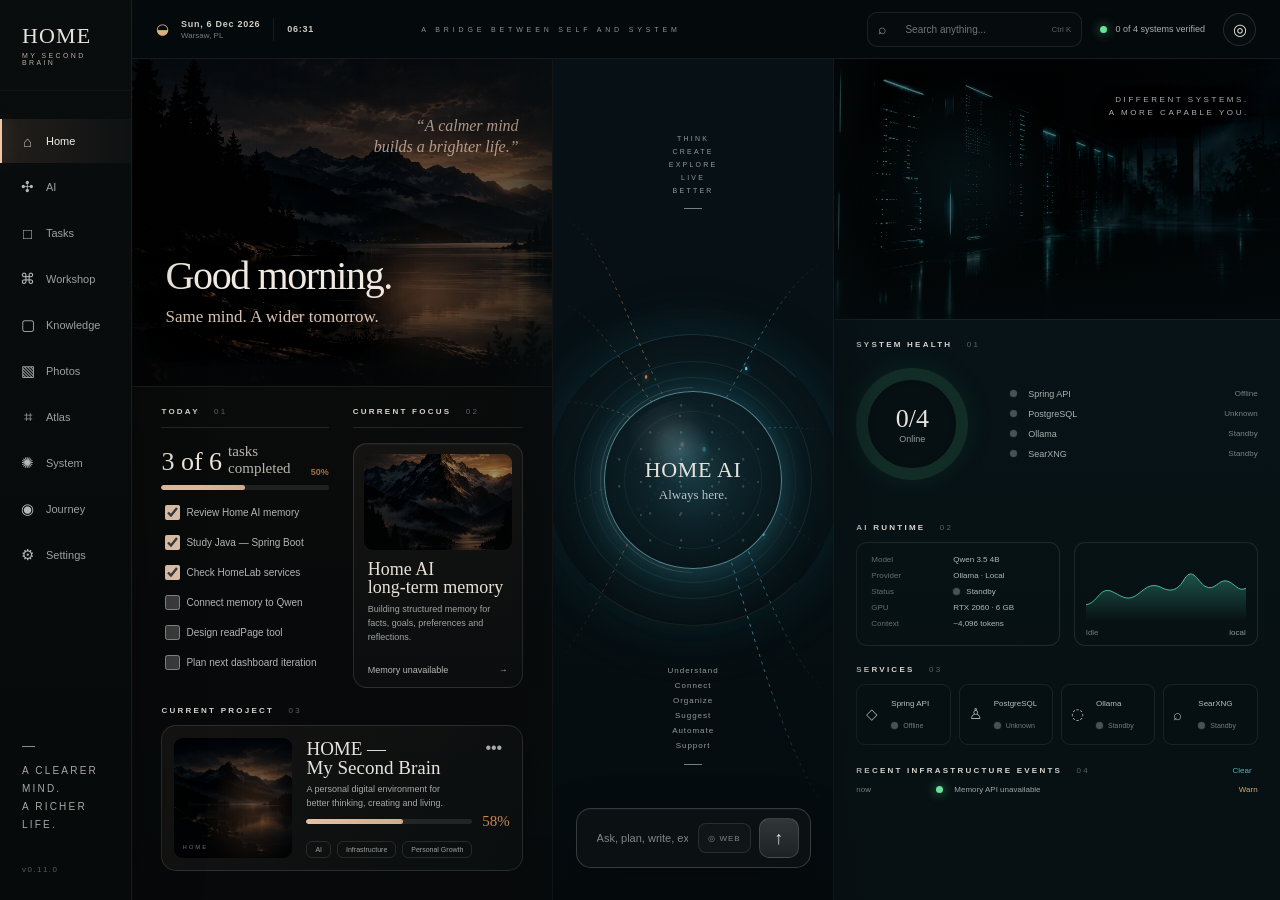
==== homelab-api/src/main/resources/static/index.html @ 590d1552 "Add full Home AI workspace" ====
<!doctype html>
<html lang="en">
<head>
  <meta charset="utf-8" />
  <meta name="viewport" content="width=device-width, initial-scale=1" />
  <title>HOME — MY SECOND BRAIN</title>
  <link rel="stylesheet" href="styles.css" />
</head>
<body>
  <main class="app-shell">
    <aside class="sidebar">
      <div class="brand-block">
        <div class="brand">HOME</div>
        <div class="brand-sub">MY SECOND BRAIN</div>
      </div>

      <nav class="nav-list" aria-label="Main navigation">
        <button class="nav-item active" data-view="Home"><span>⌂</span><b>Home</b></button>
        <button class="nav-item" data-view="AI"><span>✣</span><b>AI</b></button>
        <button class="nav-item" data-view="Tasks"><span>□</span><b>Tasks</b></button>
        <button class="nav-item" data-view="Workshop"><span>⌘</span><b>Workshop</b></button>
        <button class="nav-item" data-view="Knowledge"><span>▢</span><b>Knowledge</b></button>
        <button class="nav-item" data-view="Photos"><span>▧</span><b>Photos</b></button>
        <button class="nav-item" data-view="Atlas"><span>⌗</span><b>Atlas</b></button>
        <button class="nav-item" data-view="System"><span>✺</span><b>System</b></button>
        <button class="nav-item" data-view="Journey"><span>◉</span><b>Journey</b></button>
        <button class="nav-item" data-view="Settings"><span>⚙</span><b>Settings</b></button>
      </nav>

      <div class="sidebar-footer">
        <div class="mantra-line"></div>
        <p>A CLEARER<br>MIND.<br>A RICHER<br>LIFE.</p>
        <small>v0.11.0</small>
      </div>
    </aside>

    <section class="main-shell">
      <header class="topbar">
        <div class="local-meta">
          <span class="sun-orb">◒</span>
          <div>
            <strong id="topDate">—</strong>
            <small>Warsaw, PL</small>
          </div>
          <span class="top-divider"></span>
          <strong id="topTime">—</strong>
        </div>

        <div class="motto">A BRIDGE BETWEEN SELF AND SYSTEM</div>

        <div class="top-actions">
          <label class="top-search">
            <span>⌕</span>
            <input id="search" type="text" placeholder="Search anything..." autocomplete="off" />
            <kbd>Ctrl K</kbd>
          </label>
          <div class="top-health"><i class="status-dot live"></i><span id="topHealthText">Checking systems…</span></div>
          <button class="avatar" aria-label="Account">◎</button>
        </div>
      </header>

      <div class="workspace app-view active" id="view-home">
        <section class="personal-world">
          <div class="hero">
            <div class="hero-atmosphere"></div>
            <div class="sunset-glow"></div>
            <div class="hero-media" aria-hidden="true">
              <img class="hero-photo" src="assets/hero-mountains.webp" alt="" />
            </div>

            <div class="hero-quote">“A calmer mind<br>builds a brighter life.”</div>
            <div class="hero-copy">
              <h1 id="greeting">Good morning.</h1>
              <p>Same mind. A wider tomorrow.</p>
            </div>
          </div>

          <div class="personal-content">
            <div class="personal-grid">
              <article class="today-card section-card clear-card">
                <div class="section-title">TODAY <span>01</span></div>
                <div class="hairline"></div>
                <div class="task-header"><strong id="taskSummary">3 of 6</strong><span>tasks completed</span><b id="taskPercent">50%</b></div>
                <div class="progress"><i id="taskProgress" style="width:50%"></i></div>
                <div class="task-list" id="taskList">
                  <label><input type="checkbox" checked /><span>Review Home AI memory</span></label>
                  <label><input type="checkbox" checked /><span>Study Java — Spring Boot</span></label>
                  <label><input type="checkbox" checked /><span>Check HomeLab services</span></label>
                  <label><input type="checkbox" /><span>Connect memory to Qwen</span></label>
                  <label><input type="checkbox" /><span>Design readPage tool</span></label>
                  <label><input type="checkbox" /><span>Plan next dashboard iteration</span></label>
                </div>
              </article>

              <article class="focus-card-wrap section-card clear-card">
                <div class="section-title">CURRENT FOCUS <span>02</span></div>
                <div class="hairline"></div>
                <div class="focus-card">
                  <div class="focus-visual">
                    <img src="assets/focus-mountain.webp" alt="" aria-hidden="true" />
                  </div>
                  <h3>Home AI<br>long-term memory</h3>
                  <p id="focusCopy">Building structured memory for facts, goals, preferences and reflections.</p>
                  <div class="focus-footer"><span id="memoryCount">— memories</span><b>→</b></div>
                </div>
              </article>
            </div>

            <article class="project-wrap section-card clear-card">
              <div class="section-title">CURRENT PROJECT <span>03</span></div>
              <div class="project-card">
                <div class="project-thumb">
                  <img src="assets/project-lake.webp" alt="" aria-hidden="true" />
                  <div class="project-thumb-glow"></div>
                  <span>HOME</span>
                </div>
                <div class="project-copy">
                  <h3>HOME —<br>My Second Brain</h3>
                  <p>A personal digital environment for better thinking, creating and living.</p>
                </div>
                <button class="more" aria-label="Project menu">•••</button>
                <div class="project-progress">
                  <div class="progress"><i style="width:58%"></i></div>
                  <strong>58%</strong>
                </div>
                <div class="project-tags"><span>AI</span><span>Infrastructure</span><span>Personal Growth</span></div>
              </div>
            </article>
          </div>
        </section>

        <section class="ai-bridge">
          <div class="bridge-glow"></div>
          <svg class="neural-map" viewBox="0 0 520 1000" preserveAspectRatio="none" aria-hidden="true">
            <defs>
              <linearGradient id="warmLine" x1="0" x2="1"><stop stop-color="#7b4025" stop-opacity="0"/><stop offset=".65" stop-color="#d78b54" stop-opacity=".78"/><stop offset="1" stop-color="#e0b58f" stop-opacity=".1"/></linearGradient>
              <linearGradient id="coolLine" x1="0" x2="1"><stop stop-color="#89efff" stop-opacity=".05"/><stop offset=".35" stop-color="#59d8f4" stop-opacity=".8"/><stop offset="1" stop-color="#0c5465" stop-opacity="0"/></linearGradient>
              <filter id="softGlow"><feGaussianBlur stdDeviation="4" result="b"/><feMerge><feMergeNode in="b"/><feMergeNode in="SourceGraphic"/></feMerge></filter>
            </defs>
            <g class="warm-lines" fill="none" stroke="url(#warmLine)" stroke-width="1.15">
              <path d="M0 182 C112 212 128 318 240 443"/>
              <path d="M0 286 C92 302 141 384 240 452"/>
              <path d="M0 408 C116 405 154 434 240 458"/>
              <path d="M0 540 C112 511 158 476 242 465"/>
              <path d="M0 726 C108 640 158 525 242 475"/>
            </g>
            <g class="cool-lines" fill="none" stroke="url(#coolLine)" stroke-width="1.15">
              <path d="M281 446 C369 360 418 262 520 236"/>
              <path d="M282 455 C388 432 444 438 520 442"/>
              <path d="M282 464 C378 500 430 558 520 590"/>
              <path d="M279 474 C368 568 422 713 520 760"/>
              <path d="M275 482 C350 622 417 824 520 902"/>
            </g>
            <g class="neural-nodes" filter="url(#softGlow)">
              <circle cx="240" cy="458" r="3" fill="#e2a06d"/>
              <circle cx="281" cy="464" r="3" fill="#62ddf8"/>
              <circle cx="173" cy="378" r="2.2" fill="#c68051"/>
              <circle cx="359" cy="368" r="2.2" fill="#5fd5ef"/>
              <circle cx="159" cy="535" r="2" fill="#c47b4d"/>
              <circle cx="391" cy="565" r="2" fill="#56c9e5"/>
            </g>
          </svg>

          <div class="bridge-copy bridge-copy-top">
            <span>THINK</span><span>CREATE</span><span>EXPLORE</span><span>LIVE</span><span>BETTER</span>
            <i></i>
          </div>

          <div class="orb-stage">
            <div class="orb-halo halo-a"></div>
            <div class="orb-halo halo-b"></div>
            <div class="orb-halo halo-c"></div>
            <div class="ai-orb" id="aiOrb" data-open-view="AI" role="button" tabindex="0" aria-label="Open Home AI">
              <div class="orb-noise"></div>
              <div class="orb-inner-ring"></div>
              <div class="orb-sheen"></div>
              <div class="orb-label"><strong>HOME AI</strong><span>Always here.</span></div>
            </div>
          </div>

          <div class="bridge-copy bridge-copy-bottom">
            <span>Understand</span><span>Connect</span><span>Organize</span><span>Suggest</span><span>Automate</span><span>Support</span>
            <i></i>
          </div>

          <div class="ai-composer">
            <input id="aiPrompt" type="text" placeholder="Ask, plan, write, explore..." autocomplete="off" />
            <button id="webToggle" class="web-toggle" type="button" aria-pressed="false" title="Use web search">◎ WEB</button>
            <button id="sendPrompt" class="send" type="button" aria-label="Send prompt">↑</button>
          </div>

          <div class="ai-response" id="aiResponse" aria-live="polite">
            <div class="panel-head"><span>HOME AI</span><button id="closeAnswer">×</button></div>
            <div class="ai-response-body" id="aiResponseBody"></div>
          </div>
        </section>

        <section class="machine-world">
          <div class="server-hero">
            <img class="server-photo" src="assets/server-room.webp" alt="" aria-hidden="true" />
            <div class="server-photo-veil"></div>
            <div class="server-copy">DIFFERENT SYSTEMS.<br>A MORE CAPABLE YOU.</div>
          </div>

          <div class="machine-content">
            <article class="health-card section-card clear-card">
              <div class="section-title">SYSTEM HEALTH <span>01</span></div>
              <div class="health-grid">
                <div class="health-ring" id="healthRing"><div><strong id="healthCount">0/4</strong><span>Online</span></div></div>
                <div class="health-list">
                  <div><i class="status-dot" data-service="api"></i><span>Spring API</span><b id="statusApi">Checking</b></div>
                  <div><i class="status-dot" data-service="postgres"></i><span>PostgreSQL</span><b id="statusPostgres">Checking</b></div>
                  <div><i class="status-dot" data-service="ollama"></i><span>Ollama</span><b id="statusOllama">Standby</b></div>
                  <div><i class="status-dot" data-service="searxng"></i><span>SearXNG</span><b id="statusSearxng">Standby</b></div>
                </div>
              </div>
            </article>

            <article class="runtime-card-wrap section-card clear-card">
              <div class="section-title">AI RUNTIME <span>02</span></div>
              <div class="runtime-grid">
                <div class="runtime-card">
                  <dl>
                    <div><dt>Model</dt><dd>Qwen 3.5 4B</dd></div>
                    <div><dt>Provider</dt><dd>Ollama · Local</dd></div>
                    <div><dt>Status</dt><dd><i class="status-dot" data-service="ollama"></i><span id="runtimeStatus">Standby</span></dd></div>
                    <div><dt>GPU</dt><dd>RTX 2060 · 6 GB</dd></div>
                    <div><dt>Context</dt><dd>~4,096 tokens</dd></div>
                  </dl>
                </div>
                <div class="runtime-graph">
                  <svg viewBox="0 0 250 100" preserveAspectRatio="none" aria-hidden="true">
                    <defs><linearGradient id="runtimeFill" x1="0" x2="0" y1="0" y2="1"><stop stop-color="#4ad0af" stop-opacity=".34"/><stop offset="1" stop-color="#4ad0af" stop-opacity="0"/></linearGradient></defs>
                    <path d="M0 76 C18 74 21 50 39 56 C54 62 63 72 79 62 C91 54 100 43 116 50 C132 58 143 56 154 38 C167 19 175 43 186 49 C201 57 207 39 219 41 C232 43 237 58 250 52 L250 100 L0 100Z" fill="url(#runtimeFill)"/>
                    <path d="M0 76 C18 74 21 50 39 56 C54 62 63 72 79 62 C91 54 100 43 116 50 C132 58 143 56 154 38 C167 19 175 43 186 49 C201 57 207 39 219 41 C232 43 237 58 250 52" fill="none" stroke="#57d0b4" stroke-width="1.3"/>
                  </svg>
                  <div><span id="runtimeLabel">Idle</span><b id="runtimeMetric">local</b></div>
                </div>
              </div>
            </article>

            <article class="services-card section-card clear-card">
              <div class="section-title">SERVICES <span>03</span></div>
              <div class="service-grid">
                <button class="service-card" data-service-action="api"><span class="service-icon">◇</span><b>Spring API</b><small><i class="status-dot" data-service="api"></i><em id="serviceApiText">Checking</em></small></button>
                <button class="service-card" data-service-action="postgres"><span class="service-icon">♙</span><b>PostgreSQL</b><small><i class="status-dot" data-service="postgres"></i><em id="servicePostgresText">Checking</em></small></button>
                <button class="service-card" data-service-action="ollama"><span class="service-icon">◌</span><b>Ollama</b><small><i class="status-dot" data-service="ollama"></i><em id="serviceOllamaText">Standby</em></small></button>
                <button class="service-card" data-service-action="searxng"><span class="service-icon">⌕</span><b>SearXNG</b><small><i class="status-dot" data-service="searxng"></i><em id="serviceSearchText">Standby</em></small></button>
              </div>
            </article>

            <article class="events-card section-card clear-card">
              <div class="events-head"><div class="section-title">RECENT INFRASTRUCTURE EVENTS <span>04</span></div><button id="clearEvents">Clear</button></div>
              <div class="event-list" id="eventList"></div>
            </article>
          </div>
        </section>
      </div>


      <section class="app-view ai-page-view" id="view-ai" aria-label="Home AI workspace">
        <div class="ai-page-atmosphere" aria-hidden="true">
          <img src="assets/hero-mountains.webp" alt="" />
          <div></div>
        </div>

        <div class="ai-page-shell">
          <header class="ai-page-header">
            <div>
              <div class="ai-page-eyebrow"><span class="status-dot live"></span> HOME AI · LOCAL INTELLIGENCE</div>
              <h1>Think with HOME.</h1>
              <p>Your private workspace for conversation, memory, research and creation.</p>
            </div>
            <div class="ai-page-header-meta">
              <div><span>MODEL</span><strong>Qwen 3.5 4B</strong></div>
              <div><span>PROVIDER</span><strong>Ollama · Local</strong></div>
              <div><span>MEMORY</span><strong id="aiInspectorMemoryHeader">Loading…</strong></div>
            </div>
          </header>

          <div class="ai-page-grid">
            <section class="ai-chat-panel">
              <div class="ai-chat-toolbar">
                <div>
                  <span class="ai-chat-title">HOME AI</span>
                  <small id="aiChatModeLabel">Local · memory enabled</small>
                </div>
                <div class="ai-toolbar-actions">
                  <button class="ai-tool-button" id="aiNewChat" type="button">＋ New chat</button>
                  <button class="ai-tool-button" id="aiClearChat" type="button">Clear</button>
                </div>
              </div>

              <div class="ai-quick-row" aria-label="Quick prompts">
                <button class="ai-quick-chip" data-ai-prompt="Summarize what we have built in HOME so far.">Summarize HOME</button>
                <button class="ai-quick-chip" data-ai-prompt="What should we improve next in my HomeLab?">Next HomeLab step</button>
                <button class="ai-quick-chip" data-ai-prompt="What do you remember about my goals?">Recall my goals</button>
                <button class="ai-quick-chip" data-ai-prompt="web: What are the newest important Spring Boot updates?">Research Spring Boot</button>
              </div>

              <div class="ai-page-messages" id="aiPageMessages" aria-live="polite">
                <article class="ai-message assistant">
                  <div class="ai-message-meta"><span>HOME AI</span><small>LOCAL</small></div>
                  <div class="ai-message-bubble">
                    I’m here. We can think, build, search the web, or work from your long-term memory.
                  </div>
                </article>
              </div>

              <div class="ai-page-composer">
                <div class="ai-page-input-wrap">
                  <textarea id="aiPagePrompt" rows="1" placeholder="Ask HOME anything…" aria-label="Ask Home AI"></textarea>
                  <div class="ai-page-composer-meta">
                    <span id="aiPagePrivacyNote">Private · local by default</span>
                    <span>Enter to send · Shift+Enter for new line</span>
                  </div>
                </div>
                <button id="aiPageWebToggle" class="ai-page-mode" type="button" aria-pressed="false" title="Use web search for this prompt">◎ WEB</button>
                <button id="aiPageSend" class="ai-page-send" type="button" aria-label="Send prompt">↑</button>
              </div>
            </section>

            <aside class="ai-inspector">
              <section class="inspector-card identity-card">
                <div class="inspector-heading"><span>RUNTIME</span><b>01</b></div>
                <div class="identity-orb"><span>HOME AI</span></div>
                <dl class="inspector-specs">
                  <div><dt>Model</dt><dd>Qwen 3.5 4B</dd></div>
                  <div><dt>Provider</dt><dd>Ollama · Local</dd></div>
                  <div><dt>GPU</dt><dd>RTX 2060 · 6 GB</dd></div>
                  <div><dt>Context</dt><dd>~4,096 tokens</dd></div>
                </dl>
              </section>

              <section class="inspector-card">
                <div class="inspector-heading"><span>MEMORY</span><b>02</b></div>
                <div class="memory-stat">
                  <strong id="aiInspectorMemoryCount">—</strong>
                  <span>long-term memories</span>
                </div>
                <div class="inspector-status-line"><i class="status-dot live"></i><span>Recent conversation</span><b>ON</b></div>
                <div class="inspector-status-line"><i class="status-dot live"></i><span>Long-term memory</span><b>ON</b></div>
                <p id="aiInspectorLatestMemory">Loading latest memory…</p>
              </section>

              <section class="inspector-card">
                <div class="inspector-heading"><span>TOOLS</span><b>03</b></div>
                <div class="tool-list">
                  <div><span>⌕</span><p><b>Web Search</b><small>SearXNG</small></p><em>Available</em></div>
                  <div><span>◫</span><p><b>Chat History</b><small>PostgreSQL</small></p><em>Active</em></div>
                  <div><span>◇</span><p><b>Long-term Memory</b><small>Memory API</small></p><em>Active</em></div>
                  <div class="soon"><span>↗</span><p><b>Page Reader</b><small>Research tool</small></p><em>Soon</em></div>
                </div>
              </section>

              <section class="inspector-card privacy-card">
                <div class="inspector-heading"><span>PRIVACY</span><b>04</b></div>
                <div class="privacy-badge">LOCAL FIRST</div>
                <p>Memory stays in your HomeLab. Web queries only leave the system when WEB is enabled.</p>
              </section>
            </aside>
          </div>
        </div>
      </section>
    </section>

    <div class="search-results" id="searchResults" aria-live="polite">
      <div class="panel-head"><span>WEB SEARCH</span><button id="closeSearch">×</button></div>
      <pre id="searchResultsBody"></pre>
    </div>

    <div class="toast" id="toast" role="status" aria-live="polite"></div>
  </main>

  <script src="app.js"></script>
</body>
</html>
---- homelab-api/src/main/resources/static/styles.css ----
:root {
  color-scheme: dark;
  --bg: #050809;
  --panel: rgba(10, 15, 17, .78);
  --panel-soft: rgba(13, 18, 20, .62);
  --line: rgba(255,255,255,.075);
  --line-strong: rgba(255,255,255,.13);
  --text: #e6e2dc;
  --muted: #8e9698;
  --muted-2: #687174;
  --warm: #d39a6c;
  --warm-dim: #7d482e;
  --cool: #64d9f5;
  --cool-dim: #164f5d;
  --green: #67e29b;
  --green-dim: rgba(103,226,155,.17);
  --serif: Georgia, 'Times New Roman', serif;
  --sans: Inter, ui-sans-serif, -apple-system, BlinkMacSystemFont, 'Segoe UI', sans-serif;
}

* { box-sizing: border-box; }
html, body { margin: 0; width: 100%; min-width: 1180px; height: 100%; min-height: 720px; background: var(--bg); }
body { overflow: hidden; font-family: var(--sans); color: var(--text); }
button, input { font: inherit; }
button { color: inherit; }

.app-shell {
  width: 100vw;
  height: 100vh;
  display: grid;
  grid-template-columns: 150px minmax(0, 1fr);
  background:
    radial-gradient(circle at 50% 45%, rgba(26, 78, 89, .08), transparent 30%),
    radial-gradient(circle at 24% 42%, rgba(122, 70, 39, .07), transparent 28%),
    #050809;
  overflow: hidden;
}

.sidebar {
  position: relative;
  z-index: 20;
  display: flex;
  flex-direction: column;
  border-right: 1px solid var(--line);
  background:
    linear-gradient(180deg, rgba(10,13,14,.98), rgba(7,10,11,.98)),
    #080b0c;
  box-shadow: 18px 0 60px rgba(0,0,0,.18);
}

.brand-block { padding: 23px 22px 24px; border-bottom: 1px solid rgba(255,255,255,.03); }
.brand { font-family: var(--serif); font-size: 22px; letter-spacing: .05em; }
.brand-sub { margin-top: 3px; font-size: 7px; letter-spacing: .34em; color: #b7aaa0; }
.nav-list { display: grid; gap: 2px; padding: 28px 0 0; }
.nav-item {
  position: relative;
  height: 44px;
  padding: 0 20px;
  border: 0;
  background: transparent;
  display: grid;
  grid-template-columns: 25px 1fr;
  align-items: center;
  gap: 6px;
  color: #9ba1a2;
  cursor: pointer;
  text-align: left;
  transition: 140ms ease;
}
.nav-item span { font-size: 15px; text-align: center; color: #b3b8b8; }
.nav-item b { font-weight: 500; font-size: 11px; }
.nav-item:hover { color: #e8e5df; background: rgba(255,255,255,.025); }
.nav-item.active { color: #f3eee8; background: linear-gradient(90deg, rgba(219,167,128,.12), rgba(255,255,255,.018)); }
.nav-item.active::before { content: ''; position: absolute; left: 0; top: 0; bottom: 0; width: 2px; background: #f0c6a5; box-shadow: 0 0 18px rgba(240,198,165,.42); }

.sidebar-footer { margin-top: auto; padding: 0 22px 24px; }
.mantra-line { width: 13px; height: 1px; background: #8d8b86; margin-bottom: 15px; }
.sidebar-footer p { margin: 0 0 24px; font-size: 10px; line-height: 1.8; letter-spacing: .22em; color: #a8a7a2; }
.sidebar-footer small { color: #545b5d; letter-spacing: .18em; font-size: 8px; }

.main-shell { min-width: 0; height: 100vh; display: grid; grid-template-rows: 59px minmax(0,1fr); }
.topbar {
  position: relative;
  z-index: 30;
  display: grid;
  grid-template-columns: 290px minmax(180px,1fr) minmax(480px, 620px);
  align-items: center;
  padding: 0 24px;
  border-bottom: 1px solid var(--line);
  background: rgba(5,10,12,.96);
  backdrop-filter: blur(18px);
}
.local-meta { display: flex; align-items: center; gap: 12px; min-width: 0; }
.sun-orb { color: #ddb17c; font-size: 15px; }
.local-meta div { display: grid; gap: 2px; }
.local-meta strong { font-size: 9px; letter-spacing: .08em; font-weight: 600; color: #cfcbc5; white-space: nowrap; }
.local-meta small { font-size: 8px; color: #747c7e; }
.top-divider { width: 1px; height: 23px; background: var(--line); margin: 0 1px; }
.motto { justify-self: center; font-size: 7px; letter-spacing: .55em; color: #8c9497; white-space: nowrap; }
.top-actions { display: flex; justify-content: flex-end; align-items: center; gap: 18px; min-width: 0; }
.top-search { width: 250px; height: 35px; display: grid; grid-template-columns: 25px 1fr auto; align-items: center; border: 1px solid rgba(255,255,255,.09); border-radius: 10px; padding: 0 10px; background: rgba(8,13,15,.78); }
.top-search > span { color: #939b9d; font-size: 14px; }
.top-search input { min-width: 0; height: 100%; border: 0; outline: 0; background: transparent; color: #d8dcdd; font-size: 10px; }
.top-search input::placeholder { color: #6d7577; }
kbd { border: 0; background: transparent; color: #596163; font-size: 8px; font-family: var(--sans); }
.top-health { display: flex; align-items: center; gap: 8px; font-size: 9px; color: #aab0b1; white-space: nowrap; }
.avatar { width: 33px; height: 33px; border-radius: 50%; border: 1px solid var(--line-strong); background: rgba(255,255,255,.015); cursor: pointer; font-size: 16px; }

.workspace {
  min-height: 0;
  display: grid;
  grid-template-columns: minmax(420px, 1.1fr) minmax(300px, .72fr) minmax(465px, 1.15fr);
  overflow: hidden;
}
.personal-world, .ai-bridge, .machine-world { position: relative; min-width: 0; min-height: 0; overflow: hidden; }
.personal-world { border-right: 1px solid rgba(255,255,255,.045); background: linear-gradient(180deg, rgba(12,12,11,.58), rgba(7,9,10,.97)); }
.ai-bridge { border-right: 1px solid rgba(255,255,255,.045); background: radial-gradient(circle at 50% 47%, rgba(23,70,81,.18), transparent 32%), linear-gradient(180deg, #071014 0%, #071014 42%, #050b0d 100%); }
.machine-world { background: linear-gradient(180deg, #061116 0%, #071317 30%, #071012 100%); }

.hero { position: relative; height: 40%; min-height: 260px; overflow: hidden; border-bottom: 1px solid var(--line); }
.hero-landscape { position: absolute; inset: 0; width: 100%; height: 100%; opacity: .98; }
.hero-atmosphere { position: absolute; inset: 0; z-index: 1; background: radial-gradient(circle at 75% 76%, rgba(223,138,79,.20), transparent 15%), linear-gradient(90deg, rgba(12,14,15,.12), rgba(9,10,10,.05) 54%, rgba(9,12,13,.45)); pointer-events: none; }
.sunset-glow { position: absolute; z-index: 2; right: 18%; bottom: 19%; width: 120px; height: 65px; border-radius: 50%; background: radial-gradient(ellipse, rgba(226,139,83,.38), rgba(210,120,67,.08) 45%, transparent 72%); filter: blur(16px); }
.hero-copy { position: absolute; z-index: 4; left: 8%; bottom: 18%; }
.hero-copy h1 { margin: 0; font-family: var(--serif); font-size: clamp(38px, 3vw, 58px); line-height: .98; font-weight: 500; letter-spacing: -.035em; color: #f0eae1; text-shadow: 0 8px 38px rgba(0,0,0,.35); }
.hero-copy p { margin: 12px 0 0; font-family: var(--serif); font-size: 17px; color: #d8c4b4; }
.hero-quote { position: absolute; z-index: 4; top: 17%; right: 8%; font: italic 16px/1.35 var(--serif); text-align: right; color: #c9b09e; opacity: .85; }

.personal-content { height: 60%; padding: 22px 7% 18px; display: grid; grid-template-rows: minmax(0,1fr) auto; gap: 20px; overflow: hidden; }
.personal-grid { display: grid; grid-template-columns: 1fr .78fr; gap: 24px; min-height: 0; }
.section-card { min-width: 0; }
.clear-card { background: transparent; }
.section-title { font-size: 8px; font-weight: 700; letter-spacing: .28em; color: #d8d4ce; text-transform: uppercase; }
.section-title span { margin-left: 10px; color: #596163; font-weight: 500; }
.hairline { height: 1px; background: rgba(255,255,255,.11); margin: 11px 0 15px; }
.task-header { display: grid; grid-template-columns: auto 1fr auto; gap: 6px; align-items: end; font-family: var(--serif); font-size: 15px; color: #b9b5af; }
.task-header strong { font-size: 26px; font-weight: 500; color: #ece5dc; }
.task-header b { font-family: var(--sans); font-size: 9px; color: #a86c46; }
.progress { height: 5px; border-radius: 999px; background: rgba(255,255,255,.09); overflow: hidden; }
.progress i { display: block; height: 100%; border-radius: inherit; background: linear-gradient(90deg, #e4c2a7, #d3aa8d); box-shadow: 0 0 14px rgba(226,184,150,.14); }
.today-card .progress { margin: 8px 0 12px; }
.task-list { display: grid; gap: 9px; }
.task-list label { display: grid; grid-template-columns: 17px 1fr; align-items: center; gap: 8px; font-size: 10px; color: #b2b5b4; cursor: pointer; }
.task-list input { width: 15px; height: 15px; accent-color: #e0c2aa; }

.focus-card { padding: 11px; border: 1px solid rgba(255,255,255,.12); border-radius: 14px; background: linear-gradient(180deg, rgba(24,23,21,.76), rgba(12,15,16,.74)); box-shadow: inset 0 1px 0 rgba(255,255,255,.025); }
.focus-visual { height: 95px; border-radius: 9px; overflow: hidden; background: #0c1113; }
.focus-visual svg { width: 100%; height: 100%; display: block; }
.focus-card h3 { margin: 12px 4px 7px; font: 19px/1.02 var(--serif); font-weight: 500; color: #e7e0d7; }
.focus-card p { margin: 0 4px; font-size: 9px; line-height: 1.55; color: #9fa4a3; min-height: 41px; }
.focus-footer { display: flex; justify-content: space-between; align-items: center; margin: 12px 4px 2px; font-size: 9px; color: #b8b9b5; }

.project-wrap { padding-top: 2px; }
.project-card { position: relative; min-height: 132px; margin-top: 11px; display: grid; grid-template-columns: 112px 1fr 38px; grid-template-rows: auto 27px 26px; gap: 0 14px; padding: 13px; border: 1px solid rgba(255,255,255,.12); border-radius: 15px; background: linear-gradient(120deg, rgba(26,24,22,.72), rgba(12,16,17,.74)); }
.project-thumb { grid-row: 1/4; position: relative; overflow: hidden; border-radius: 9px; background: linear-gradient(180deg, #11191c, #0a0e0f); }
.project-thumb::before { content: ''; position: absolute; inset: 30% -20% -10%; background: linear-gradient(155deg, transparent 0 35%, #263334 36% 55%, #0a0f10 56%); }
.project-thumb-glow { position: absolute; inset: auto 0 0; height: 65%; background: radial-gradient(circle at 65% 50%, rgba(187,111,66,.19), transparent 56%); }
.project-thumb span { position: absolute; left: 8px; bottom: 8px; font-size: 6px; letter-spacing: .32em; color: #687072; }
.project-copy h3 { margin: 2px 0 5px; font: 20px/1.02 var(--serif); font-weight: 500; }
.project-copy p { margin: 0; font-size: 9px; line-height: 1.55; color: #a5a9a7; }
.more { border: 0; background: transparent; cursor: pointer; color: #a6aaa9; align-self: start; }
.project-progress { grid-column: 2/4; display: grid; grid-template-columns: 1fr auto; gap: 10px; align-items: center; }
.project-progress strong { font: 15px var(--serif); color: #c9865c; }
.project-tags { grid-column: 2/4; display: flex; gap: 6px; align-items: end; }
.project-tags span { padding: 4px 8px; border: 1px solid rgba(255,255,255,.11); border-radius: 6px; font-size: 7px; color: #9ba09f; }

.ai-bridge { display: flex; align-items: center; justify-content: center; }
.bridge-glow { position: absolute; inset: 13% -20% 0; background: radial-gradient(circle at 49% 47%, rgba(61,151,170,.17), transparent 28%); filter: blur(12px); }
.neural-map { position: absolute; inset: 0; width: 100%; height: 100%; opacity: .86; }
.warm-lines path, .cool-lines path { stroke-dasharray: 4 6; animation: flow 9s linear infinite; }
.cool-lines path { animation-direction: reverse; animation-duration: 11s; }
@keyframes flow { to { stroke-dashoffset: -100; } }
.neural-nodes circle { animation: nodePulse 3.4s ease-in-out infinite; }
.neural-nodes circle:nth-child(even) { animation-delay: -1.5s; }
@keyframes nodePulse { 0%,100%{ opacity:.45; transform:scale(1)} 50%{opacity:1; transform:scale(1.35)} }
.bridge-copy { position: absolute; z-index: 5; display: grid; justify-items: center; gap: 6px; color: #919b9e; font-size: 7px; letter-spacing: .32em; text-transform: uppercase; }
.bridge-copy i { width: 18px; height: 1px; background: rgba(255,255,255,.46); margin-top: 8px; }
.bridge-copy-top { top: 9%; }
.bridge-copy-bottom { bottom: 16%; text-transform: none; letter-spacing: .12em; font-size: 8px; }
.orb-stage { position: relative; width: 235px; height: 235px; display: grid; place-items: center; z-index: 6; }
.orb-halo { position: absolute; border-radius: 50%; border: 1px solid rgba(92,215,242,.12); }
.halo-a { inset: -20px; box-shadow: 0 0 70px rgba(55,181,209,.11); animation: haloSpin 18s linear infinite; border-color: rgba(114,220,242,.15) transparent rgba(212,141,87,.12) transparent; }
.halo-b { inset: 7px; border-color: rgba(255,255,255,.08); }
.halo-c { inset: 23px; border-color: rgba(101,216,239,.09) rgba(215,139,83,.07) rgba(101,216,239,.09) rgba(215,139,83,.07); animation: haloSpin 14s linear reverse infinite; }
@keyframes haloSpin { to { transform: rotate(360deg); } }
.ai-orb { position: relative; width: 164px; height: 164px; border-radius: 50%; display: grid; place-items: center; background: radial-gradient(circle at 47% 40%, rgba(42,79,86,.46), rgba(10,24,29,.92) 56%, rgba(5,11,13,.98) 78%); border: 1px solid rgba(147,226,242,.44); box-shadow: 0 0 26px rgba(67,194,220,.18), 0 0 85px rgba(52,156,177,.15), inset 0 0 45px rgba(93,207,230,.06); transition: 180ms ease; }
.ai-orb::before { content: ''; position: absolute; inset: -5px; border-radius: 50%; border: 1px solid rgba(223,171,127,.2); clip-path: inset(0 50% 0 0); }
.orb-noise { position: absolute; inset: 8px; border-radius: 50%; opacity: .16; background-image: radial-gradient(circle at 20% 20%, #fff 0 1px, transparent 1.5px), radial-gradient(circle at 72% 48%, #fff 0 1px, transparent 1.4px); background-size: 31px 27px, 39px 33px; }
.orb-inner-ring { position: absolute; inset: 19px; border-radius: 50%; border: 1px solid rgba(255,255,255,.05); }
.orb-sheen { position: absolute; inset: 6px; border-radius: 50%; background: radial-gradient(circle at 35% 23%, rgba(255,255,255,.11), transparent 25%); }
.orb-label { position: relative; z-index: 3; display: grid; justify-items: center; gap: 4px; }
.orb-label strong { font: 21px var(--serif); font-weight: 500; letter-spacing: .03em; }
.orb-label span { font: 13px var(--serif); color: #b8c2c3; }
.ai-orb.thinking { transform: scale(1.04); box-shadow: 0 0 34px rgba(75,211,239,.35), 0 0 120px rgba(55,176,201,.25), inset 0 0 55px rgba(93,207,230,.12); }

.ai-composer { position: absolute; z-index: 8; left: 8%; right: 8%; bottom: 3.8%; height: 60px; display: grid; grid-template-columns: 1fr auto 42px; align-items: center; gap: 8px; padding: 0 9px 0 18px; border: 1px solid rgba(255,255,255,.18); border-radius: 15px; background: rgba(14,19,21,.83); box-shadow: 0 18px 50px rgba(0,0,0,.28), inset 0 1px 0 rgba(255,255,255,.025); backdrop-filter: blur(18px); }
.ai-composer input { min-width: 0; height: 100%; border: 0; outline: 0; background: transparent; color: #e4e7e6; font-size: 11px; }
.ai-composer input::placeholder { color: #7f8789; }
.web-toggle { height: 30px; padding: 0 9px; border: 1px solid rgba(255,255,255,.1); border-radius: 8px; background: rgba(255,255,255,.025); color: #7d8789; font-size: 8px; letter-spacing: .12em; cursor: pointer; }
.web-toggle.active { color: #87e3f5; border-color: rgba(100,217,245,.42); background: rgba(54,165,189,.1); box-shadow: 0 0 17px rgba(63,186,211,.1); }
.send { width: 40px; height: 40px; border: 1px solid rgba(255,255,255,.12); border-radius: 10px; background: linear-gradient(180deg, rgba(255,255,255,.16), rgba(255,255,255,.08)); cursor: pointer; font-size: 18px; }
.send:disabled { opacity: .45; cursor: default; }

.server-hero { position: relative; height: 31%; min-height: 210px; overflow: hidden; border-bottom: 1px solid var(--line); background: radial-gradient(circle at 42% 38%, rgba(22,81,96,.25), transparent 38%), linear-gradient(180deg, rgba(7,20,25,.96), rgba(5,16,20,.95)); }
.server-copy { position: absolute; z-index: 4; top: 13%; right: 7%; text-align: right; font-size: 8px; line-height: 1.65; letter-spacing: .32em; color: #a6b1b3; }
.server-floor { position: absolute; left: 8%; right: 0; bottom: 0; height: 45%; background: linear-gradient(180deg, transparent, rgba(2,8,10,.74)), repeating-linear-gradient(90deg, transparent 0 70px, rgba(76,194,220,.03) 71px); transform: perspective(320px) rotateX(58deg); transform-origin: bottom; }
.rack-group { position: absolute; left: 7%; right: 8%; bottom: 2%; height: 76%; display: flex; align-items: end; gap: 13px; perspective: 650px; }
.rack { position: relative; flex: 1; max-width: 76px; border: 1px solid rgba(82,211,235,.13); background: linear-gradient(90deg, rgba(12,28,33,.95), rgba(7,18,22,.98)); box-shadow: inset 0 0 20px rgba(49,163,186,.04), 0 12px 30px rgba(0,0,0,.25); transform: rotateY(4deg); }
.rack-a { height: 79%; } .rack-b { height: 73%; } .rack-c { height: 66%; } .rack-d { height: 58%; } .rack-e { height: 48%; }
.rack i { display: block; height: 7%; margin: 7% 12%; border: 1px solid rgba(86,213,237,.12); background: linear-gradient(90deg, rgba(70,196,220,.15), transparent 25%); box-shadow: inset 11px 0 0 rgba(65,204,230,.04); }

.machine-content { height: 69%; padding: 20px 6% 18px; display: grid; grid-template-rows: 1.45fr 1.1fr .74fr 1fr; gap: 13px; overflow: hidden; }
.health-grid { display: grid; grid-template-columns: 132px 1fr; align-items: center; gap: 22px; height: calc(100% - 20px); }
.health-ring { width: 112px; height: 112px; border-radius: 50%; display: grid; place-items: center; background: conic-gradient(var(--green) 0deg, rgba(66,160,108,.18) 0deg); box-shadow: 0 0 30px rgba(77,211,142,.08); }
.health-ring::before { content: ''; position: absolute; width: 88px; height: 88px; border-radius: 50%; background: #071114; box-shadow: inset 0 0 24px rgba(0,0,0,.34); }
.health-ring > div { position: relative; z-index: 2; display: grid; justify-items: center; }
.health-ring strong { font: 26px var(--serif); font-weight: 500; }
.health-ring span { font-size: 9px; color: #91999b; }
.health-list { display: grid; gap: 10px; }
.health-list > div { display: grid; grid-template-columns: 10px 1fr auto; align-items: center; gap: 8px; font-size: 9px; color: #a8afb0; }
.health-list b { font-weight: 500; color: #758184; font-size: 8px; }
.status-dot { width: 7px; height: 7px; display: inline-block; border-radius: 50%; background: #475255; box-shadow: 0 0 0 1px rgba(255,255,255,.04); }
.status-dot.live { background: var(--green); box-shadow: 0 0 11px rgba(103,226,155,.72); }
.runtime-grid { display: grid; grid-template-columns: 1.05fr .95fr; gap: 14px; margin-top: 10px; }
.runtime-card, .runtime-graph { min-height: 104px; border: 1px solid rgba(255,255,255,.09); border-radius: 11px; background: rgba(8,18,21,.5); }
.runtime-card { padding: 12px 14px; }
dl { margin: 0; display: grid; gap: 7px; }
dl div { display: grid; grid-template-columns: 74px 1fr; gap: 8px; font-size: 8px; }
dt { color: #627073; } dd { margin: 0; color: #aeb8ba; display: flex; align-items: center; gap: 6px; }
.runtime-graph { padding: 10px 11px 8px; display: grid; grid-template-rows: 1fr auto; }
.runtime-graph svg { width: 100%; height: 68px; }
.runtime-graph > div { display: flex; justify-content: space-between; font-size: 8px; color: #6d797b; }
.runtime-graph b { font-weight: 500; color: #8a9698; }
.service-grid { margin-top: 10px; display: grid; grid-template-columns: repeat(4, 1fr); gap: 8px; }
.service-card { min-width: 0; height: 61px; display: grid; grid-template-columns: 20px 1fr; grid-template-rows: 1fr 1fr; gap: 0 5px; align-items: center; padding: 7px 9px; border: 1px solid rgba(255,255,255,.08); border-radius: 9px; background: rgba(8,17,20,.58); cursor: pointer; text-align: left; }
.service-icon { grid-row: 1/3; color: #a7b4b7; font-size: 15px; }
.service-card b { min-width: 0; overflow: hidden; text-overflow: ellipsis; white-space: nowrap; font-size: 8px; font-weight: 500; color: #b6bec0; }
.service-card small { display: flex; align-items: center; gap: 5px; }
.service-card em { font-style: normal; font-size: 7px; color: #6f7b7d; }
.events-head { display: flex; align-items: center; justify-content: space-between; }
.events-head button { border: 0; background: transparent; color: #61aebe; font-size: 8px; cursor: pointer; }
.event-list { margin-top: 9px; display: grid; gap: 7px; }
.event-row { display: grid; grid-template-columns: 72px 10px 1fr auto; align-items: center; gap: 8px; font-size: 8px; color: #889497; }
.event-row strong { font-weight: 500; color: #9ca7a9; overflow: hidden; text-overflow: ellipsis; white-space: nowrap; }
.event-row b { font-weight: 500; color: #67d79a; }
.event-row.warn b { color: #d9a36d; }
.event-row.info b { color: #65c9df; }

.ai-response, .search-results { position: fixed; z-index: 80; border: 1px solid rgba(255,255,255,.12); border-radius: 14px; background: rgba(7,13,15,.94); box-shadow: 0 30px 100px rgba(0,0,0,.55); backdrop-filter: blur(24px); opacity: 0; pointer-events: none; transform: translateY(10px); transition: 160ms ease; }
.ai-response.show, .search-results.show { opacity: 1; pointer-events: auto; transform: translateY(0); }
.ai-response { left: 50%; bottom: 92px; width: min(520px, 42vw); max-height: 48vh; transform: translate(-50%,10px); }
.ai-response.show { transform: translate(-50%,0); }
.search-results { top: 78px; right: 30px; width: min(560px, 42vw); max-height: 62vh; }
.panel-head { height: 38px; display: flex; align-items: center; justify-content: space-between; padding: 0 13px; border-bottom: 1px solid var(--line); font-size: 8px; letter-spacing: .24em; color: #aeb6b7; }
.panel-head button { border: 0; background: transparent; color: #788184; cursor: pointer; font-size: 17px; }
.ai-response-body { padding: 14px 16px 17px; max-height: calc(48vh - 38px); overflow: auto; white-space: pre-wrap; font-size: 11px; line-height: 1.65; color: #c9cece; }
.search-results pre { margin: 0; padding: 14px 16px 18px; max-height: calc(62vh - 38px); overflow: auto; white-space: pre-wrap; font: 10px/1.6 var(--sans); color: #bec7c8; }
.toast { position: fixed; z-index: 100; left: 50%; bottom: 22px; transform: translate(-50%,10px); padding: 9px 14px; border: 1px solid rgba(255,255,255,.1); border-radius: 999px; background: rgba(8,14,16,.92); color: #cdd3d3; font-size: 9px; opacity: 0; pointer-events: none; transition: 160ms ease; }
.toast.show { opacity: 1; transform: translate(-50%,0); }

@media (max-width: 1500px) {
  .app-shell { grid-template-columns: 132px minmax(0,1fr); }
  .workspace { grid-template-columns: minmax(390px, 1.02fr) minmax(280px, .68fr) minmax(430px, 1.08fr); }
  .nav-item { padding: 0 15px; }
  .hero-copy h1 { font-size: 40px; }
  .personal-content { padding-left: 5%; padding-right: 5%; }
  .machine-content { padding-left: 5%; padding-right: 5%; }
  .topbar { grid-template-columns: 250px minmax(160px,1fr) minmax(430px,560px); }
  .top-search { width: 215px; }
}

@media (max-height: 820px) {
  .topbar { height: 54px; }
  .main-shell { grid-template-rows: 54px minmax(0,1fr); }
  .hero { min-height: 220px; }
  .personal-content { gap: 14px; padding-top: 16px; }
  .task-list { gap: 7px; }
  .focus-visual { height: 76px; }
  .project-card { min-height: 115px; }
  .server-hero { min-height: 180px; }
  .machine-content { gap: 9px; padding-top: 14px; }
  .health-ring { width: 94px; height: 94px; }
  .health-ring::before { width: 74px; height: 74px; }
  .service-card { height: 55px; }
}

/* === V5 photographic atmosphere ========================================== */
.hero-media {
  position: absolute;
  inset: 0;
  overflow: hidden;
  background: #080a0b;
}
.hero-photo {
  width: 100%;
  height: 100%;
  display: block;
  object-fit: cover;
  object-position: 52% 56%;
  filter: brightness(.62) saturate(.78) contrast(1.08);
  transform: scale(1.015);
}
.hero-media::after {
  content: '';
  position: absolute;
  inset: 0;
  background:
    linear-gradient(90deg, rgba(6,7,7,.24) 0%, rgba(8,8,8,.08) 48%, rgba(8,10,11,.48) 100%),
    linear-gradient(0deg, rgba(5,7,8,.62) 0%, transparent 46%, rgba(4,6,7,.10) 100%),
    radial-gradient(circle at 72% 75%, rgba(227,139,80,.17), transparent 23%);
}
.hero-atmosphere {
  background:
    radial-gradient(circle at 74% 72%, rgba(223,138,79,.17), transparent 17%),
    linear-gradient(90deg, rgba(8,9,9,.05), rgba(9,10,10,.02) 55%, rgba(6,10,12,.28));
  mix-blend-mode: screen;
  opacity: .75;
}
.sunset-glow {
  right: 16%;
  bottom: 16%;
  width: 150px;
  height: 74px;
  opacity: .72;
}
.hero-copy {
  text-shadow: 0 8px 42px rgba(0,0,0,.78);
}
.hero-quote {
  text-shadow: 0 5px 24px rgba(0,0,0,.72);
}

.focus-visual {
  position: relative;
  isolation: isolate;
  box-shadow: inset 0 0 0 1px rgba(255,255,255,.035);
}
.focus-visual img {
  width: 100%;
  height: 100%;
  display: block;
  object-fit: cover;
  object-position: 52% 43%;
  filter: brightness(.66) saturate(.76) contrast(1.10);
  transform: scale(1.03);
}
.focus-visual::after {
  content: '';
  position: absolute;
  inset: 0;
  background: linear-gradient(180deg, rgba(5,8,9,.02), rgba(5,7,8,.34));
  pointer-events: none;
}

.project-thumb {
  isolation: isolate;
  background: #081012;
}
.project-thumb::before { display: none; }
.project-thumb img {
  position: absolute;
  inset: 0;
  width: 100%;
  height: 100%;
  object-fit: cover;
  object-position: 51% 55%;
  filter: brightness(.56) saturate(.72) contrast(1.10);
  transform: scale(1.035);
  z-index: 0;
}
.project-thumb::after {
  content: '';
  position: absolute;
  inset: 0;
  z-index: 1;
  background:
    linear-gradient(180deg, rgba(4,6,7,.10), rgba(4,7,8,.50)),
    radial-gradient(circle at 70% 42%, rgba(202,124,73,.16), transparent 38%);
}
.project-thumb-glow { z-index: 2; }
.project-thumb span { z-index: 3; }

.server-hero {
  background: #061116;
}
.server-photo {
  position: absolute;
  inset: 0;
  width: 100%;
  height: 100%;
  object-fit: cover;
  object-position: 41% 58%;
  filter: brightness(.55) saturate(.78) contrast(1.12) hue-rotate(-5deg);
  transform: scale(1.018);
}
.server-photo-veil {
  position: absolute;
  inset: 0;
  z-index: 2;
  background:
    linear-gradient(90deg, rgba(3,10,13,.08) 0%, rgba(4,12,15,.10) 45%, rgba(3,11,14,.40) 100%),
    linear-gradient(0deg, rgba(3,10,12,.74) 0%, transparent 49%, rgba(4,10,12,.15) 100%),
    radial-gradient(circle at 28% 47%, rgba(43,169,198,.10), transparent 30%);
  pointer-events: none;
}
.server-copy {
  z-index: 4;
  text-shadow: 0 5px 22px rgba(0,0,0,.76);
}
.server-floor, .rack-group { display: none; }

/* Blend the photographic worlds into the central neural bridge. */
.personal-world::after,
.machine-world::before {
  content: '';
  position: absolute;
  top: 0;
  bottom: 0;
  width: 46px;
  z-index: 8;
  pointer-events: none;
}
.personal-world::after {
  right: 0;
  background: linear-gradient(90deg, transparent, rgba(6,13,16,.44));
}
.machine-world::before {
  left: 0;
  background: linear-gradient(90deg, rgba(6,13,16,.50), transparent);
}

/* === V6 layout polish =====================================================
   Explicit vertical rhythm prevents the project card from colliding with
   Today / Current Focus and brings the left column closer to the reference.
============================================================================ */
.personal-world {
  display: grid;
  grid-template-rows: 39% 61%;
}

.hero {
  height: auto;
  min-height: 0;
}

.personal-content {
  height: auto;
  min-height: 0;
  padding: 20px 7% 16px;
  display: grid;
  grid-template-rows: minmax(242px, 1fr) 178px;
  gap: 18px;
  overflow: hidden;
}

.personal-grid {
  height: 100%;
  min-height: 0;
  display: grid;
  grid-template-columns: minmax(0, 1fr) minmax(170px, .80fr);
  gap: 24px;
  align-items: stretch;
  overflow: hidden;
}

.today-card,
.focus-card-wrap {
  height: 100%;
  min-height: 0;
  overflow: hidden;
}

.focus-card-wrap {
  display: grid;
  grid-template-rows: auto auto minmax(0, 1fr);
}

.focus-card {
  height: 100%;
  min-height: 0;
  display: flex;
  flex-direction: column;
  padding: 10px;
}

.focus-visual {
  flex: 0 0 96px;
  height: 96px;
}

.focus-card h3 {
  margin: 10px 4px 6px;
  font-size: 18px;
}

.focus-card p {
  margin: 0 4px;
  min-height: 0;
  display: -webkit-box;
  -webkit-line-clamp: 3;
  -webkit-box-orient: vertical;
  overflow: hidden;
}

.focus-footer {
  margin-top: auto;
  padding-top: 10px;
}

.project-wrap {
  min-height: 0;
  overflow: hidden;
  padding-top: 0;
}

.project-card {
  height: 146px;
  min-height: 0;
  margin-top: 10px;
  grid-template-columns: 118px minmax(0,1fr) 32px;
  grid-template-rows: minmax(0,1fr) 24px 24px;
  padding: 12px;
  gap: 0 14px;
}

.project-thumb { min-height: 0; }
.project-copy { min-width: 0; overflow: hidden; }
.project-copy h3 { margin-top: 1px; font-size: 19px; }
.project-copy p {
  display: -webkit-box;
  -webkit-line-clamp: 2;
  -webkit-box-orient: vertical;
  overflow: hidden;
}
.project-tags { overflow: hidden; white-space: nowrap; }
.project-tags span { flex: 0 0 auto; }

/* Better crops — these use the real photographic assets. */
.hero-photo {
  object-position: 50% 52%;
  filter: brightness(.58) saturate(.82) contrast(1.08);
  transform: scale(1.01);
}
.hero-media::after {
  background:
    linear-gradient(90deg, rgba(6,7,7,.14) 0%, rgba(7,8,8,.04) 46%, rgba(8,10,11,.42) 100%),
    linear-gradient(0deg, rgba(5,7,8,.58) 0%, transparent 44%, rgba(4,6,7,.08) 100%),
    radial-gradient(circle at 72% 72%, rgba(227,139,80,.14), transparent 24%);
}
.focus-visual img {
  object-position: 50% 42%;
  filter: brightness(.62) saturate(.82) contrast(1.10);
}
.project-thumb img {
  object-position: 50% 54%;
  filter: brightness(.53) saturate(.78) contrast(1.10);
}
.server-photo {
  object-position: 34% 53%;
  filter: brightness(.50) saturate(.82) contrast(1.13) hue-rotate(-5deg);
}
.server-photo-veil {
  background:
    linear-gradient(90deg, rgba(3,10,13,.05) 0%, rgba(4,12,15,.08) 48%, rgba(3,11,14,.38) 100%),
    linear-gradient(0deg, rgba(3,10,12,.82) 0%, rgba(3,10,12,.24) 31%, transparent 63%, rgba(4,10,12,.12) 100%),
    radial-gradient(circle at 28% 47%, rgba(43,169,198,.11), transparent 31%);
}

/* Give HOME AI a stronger focal presence without changing behavior. */
.orb-stage { width: 252px; height: 252px; }
.ai-orb {
  width: 178px;
  height: 178px;
  background:
    radial-gradient(circle at 43% 34%, rgba(86,144,154,.32), transparent 21%),
    radial-gradient(circle at 50% 46%, rgba(31,73,83,.54), rgba(9,23,28,.95) 58%, rgba(4,10,12,.99) 80%);
  border-color: rgba(149,229,244,.54);
  box-shadow:
    0 0 34px rgba(67,194,220,.23),
    0 0 110px rgba(52,156,177,.18),
    inset 0 0 56px rgba(93,207,230,.08);
}
.orb-label strong { font-size: 22px; }
.orb-label span { font-size: 13px; }
.neural-map {
  opacity: .96;
  filter: drop-shadow(0 0 4px rgba(84,210,236,.05));
}

/* At laptop-height viewports, keep every block inside its lane. */
@media (max-height: 860px) {
  .personal-world { grid-template-rows: 37% 63%; }
  .personal-content {
    padding-top: 16px;
    padding-bottom: 12px;
    grid-template-rows: minmax(214px, 1fr) 154px;
    gap: 14px;
  }
  .personal-grid { gap: 18px; }
  .task-list { gap: 6px; }
  .task-list label { font-size: 9px; }
  .focus-visual { flex-basis: 78px; height: 78px; }
  .focus-card h3 { font-size: 17px; margin-top: 8px; }
  .focus-card p { font-size: 8px; line-height: 1.45; }
  .project-card {
    height: 126px;
    grid-template-columns: 105px minmax(0,1fr) 28px;
    grid-template-rows: minmax(0,1fr) 22px 22px;
    padding: 10px;
  }
  .project-copy h3 { font-size: 18px; }
  .project-copy p { font-size: 8px; }
  .project-tags span { padding: 3px 6px; font-size: 6px; }
  .orb-stage { width: 232px; height: 232px; }
  .ai-orb { width: 166px; height: 166px; }
}


/* ========================================================================
   V7 · FULL HOME AI WORKSPACE
   HOME stays the overview. AI becomes a dedicated working environment.
=========================================================================== */
.workspace.app-view { display: none; }
.workspace.app-view.active { display: grid; }
.ai-page-view { display: none; position: relative; min-height: 0; height: 100%; overflow: hidden; background: #060d11; }
.ai-page-view.active { display: block; }

.ai-orb[data-open-view="AI"] { cursor: pointer; transition: transform 180ms ease, box-shadow 180ms ease, border-color 180ms ease; }
.ai-orb[data-open-view="AI"]:hover,
.ai-orb[data-open-view="AI"]:focus-visible {
  transform: scale(1.035);
  border-color: rgba(183,239,250,.72);
  box-shadow: 0 0 48px rgba(67,194,220,.32), 0 0 130px rgba(52,156,177,.24), inset 0 0 62px rgba(93,207,230,.12);
  outline: none;
}

.ai-page-atmosphere { position: absolute; inset: 0; overflow: hidden; pointer-events: none; }
.ai-page-atmosphere img { position: absolute; width: 100%; height: 46%; object-fit: cover; object-position: 50% 45%; filter: brightness(.23) saturate(.58) contrast(1.08); opacity: .72; }
.ai-page-atmosphere div { position: absolute; inset: 0; background: linear-gradient(180deg, rgba(4,9,12,.20), rgba(5,12,16,.78) 32%, #060d11 58%), radial-gradient(circle at 72% 18%, rgba(49,140,164,.11), transparent 24%), radial-gradient(circle at 24% 18%, rgba(190,112,67,.08), transparent 26%); }

.ai-page-shell { position: relative; z-index: 2; height: 100%; padding: 32px 34px 28px; display: grid; grid-template-rows: auto minmax(0,1fr); gap: 24px; }
.ai-page-header { display: flex; align-items: flex-end; justify-content: space-between; gap: 30px; }
.ai-page-eyebrow { display: flex; align-items: center; gap: 8px; font-size: 8px; letter-spacing: .30em; color: #8fa2a8; }
.ai-page-header h1 { margin: 9px 0 6px; font: 48px/.98 var(--serif); font-weight: 500; letter-spacing: -.025em; color: #eee9e2; }
.ai-page-header p { margin: 0; font: 15px/1.45 var(--serif); color: #aeb7b8; }
.ai-page-header-meta { display: grid; grid-template-columns: repeat(3, minmax(120px,auto)); gap: 9px; }
.ai-page-header-meta > div { min-width: 132px; padding: 11px 13px; border: 1px solid rgba(255,255,255,.075); border-radius: 10px; background: rgba(5,12,15,.48); backdrop-filter: blur(12px); }
.ai-page-header-meta span { display: block; margin-bottom: 5px; font-size: 7px; letter-spacing: .22em; color: #627177; }
.ai-page-header-meta strong { font-size: 10px; font-weight: 500; color: #cbd2d2; }

.ai-page-grid { min-height: 0; display: grid; grid-template-columns: minmax(0,1fr) 318px; gap: 18px; }
.ai-chat-panel, .inspector-card { border: 1px solid rgba(117,190,211,.11); background: linear-gradient(180deg, rgba(8,18,23,.87), rgba(5,13,17,.91)); box-shadow: inset 0 1px 0 rgba(255,255,255,.025), 0 24px 70px rgba(0,0,0,.16); }
.ai-chat-panel { min-height: 0; display: grid; grid-template-rows: 58px auto minmax(0,1fr) auto; border-radius: 18px; overflow: hidden; }
.ai-chat-toolbar { padding: 0 20px; display: flex; align-items: center; justify-content: space-between; border-bottom: 1px solid rgba(255,255,255,.06); background: rgba(6,13,17,.58); }
.ai-chat-toolbar > div:first-child { display: grid; gap: 3px; }
.ai-chat-title { font: 17px var(--serif); color: #e8e3dc; }
.ai-chat-toolbar small { color: #66757a; font-size: 8px; letter-spacing: .05em; }
.ai-toolbar-actions { display: flex; gap: 7px; }
.ai-tool-button, .ai-quick-chip { border: 1px solid rgba(255,255,255,.08); background: rgba(255,255,255,.018); color: #8f9da1; cursor: pointer; transition: 140ms ease; }
.ai-tool-button { padding: 7px 10px; border-radius: 8px; font-size: 8px; }
.ai-tool-button:hover, .ai-quick-chip:hover { color: #dfe6e6; border-color: rgba(102,214,239,.22); background: rgba(62,151,173,.06); }
.ai-quick-row { display: flex; gap: 7px; padding: 12px 18px 4px; overflow-x: auto; scrollbar-width: none; }
.ai-quick-row::-webkit-scrollbar { display: none; }
.ai-quick-chip { flex: 0 0 auto; padding: 7px 10px; border-radius: 999px; font-size: 8px; }

.ai-page-messages { min-height: 0; overflow-y: auto; padding: 22px 9% 18px; display: flex; flex-direction: column; gap: 18px; scrollbar-color: rgba(84,154,171,.25) transparent; }
.ai-message { max-width: 82%; display: grid; gap: 6px; }
.ai-message.user { align-self: flex-end; }
.ai-message-meta { display: flex; gap: 8px; align-items: center; font-size: 7px; letter-spacing: .20em; color: #607178; }
.ai-message.user .ai-message-meta { justify-content: flex-end; }
.ai-message-meta small { padding: 2px 5px; border: 1px solid rgba(255,255,255,.06); border-radius: 999px; font-size: 6px; color: #56676d; }
.ai-message-bubble { padding: 13px 15px; border-radius: 14px; font-size: 11px; line-height: 1.65; white-space: pre-wrap; color: #bdc6c7; background: rgba(13,26,32,.58); border: 1px solid rgba(99,193,216,.08); }
.ai-message.user .ai-message-bubble { color: #d9d1c8; background: linear-gradient(135deg, rgba(129,82,52,.19), rgba(43,31,25,.28)); border-color: rgba(211,154,108,.12); }
.ai-message.thinking .ai-message-bubble { color: #6f848a; font-style: italic; }
.ai-message.error .ai-message-bubble { border-color: rgba(255,110,110,.16); color: #cc9696; }

.ai-page-composer { margin: 0 18px 18px; min-height: 72px; display: grid; grid-template-columns: minmax(0,1fr) auto auto; gap: 9px; align-items: stretch; padding: 9px; border: 1px solid rgba(255,255,255,.105); border-radius: 16px; background: rgba(4,10,13,.86); box-shadow: 0 13px 38px rgba(0,0,0,.22), inset 0 1px 0 rgba(255,255,255,.025); }
.ai-page-input-wrap { min-width: 0; padding: 3px 5px 0 8px; display: grid; grid-template-rows: minmax(30px,auto) auto; }
.ai-page-input-wrap textarea { resize: none; width: 100%; max-height: 110px; border: 0; outline: 0; background: transparent; color: #d9dddc; font: 11px/1.55 var(--sans); padding: 6px 0; }
.ai-page-input-wrap textarea::placeholder { color: #5d696c; }
.ai-page-composer-meta { display: flex; justify-content: space-between; gap: 15px; font-size: 7px; color: #4f6065; }
.ai-page-mode, .ai-page-send { align-self: center; border: 1px solid rgba(255,255,255,.08); background: rgba(255,255,255,.025); cursor: pointer; }
.ai-page-mode { height: 36px; padding: 0 11px; border-radius: 10px; color: #74848a; font-size: 8px; letter-spacing: .12em; }
.ai-page-mode.active { color: #73e2f6; border-color: rgba(80,209,237,.27); background: rgba(29,121,142,.12); box-shadow: 0 0 18px rgba(57,197,226,.08); }
.ai-page-send { width: 46px; height: 46px; margin-right: 1px; border-radius: 12px; color: #e8e3dc; font-size: 18px; background: linear-gradient(180deg, rgba(255,255,255,.09), rgba(255,255,255,.035)); }
.ai-page-send:disabled { opacity: .4; cursor: wait; }

.ai-inspector { min-height: 0; overflow-y: auto; display: grid; grid-auto-rows: max-content; gap: 11px; padding-right: 2px; scrollbar-width: none; }
.ai-inspector::-webkit-scrollbar { display: none; }
.inspector-card { padding: 15px; border-radius: 14px; }
.inspector-heading { display: flex; justify-content: space-between; margin-bottom: 12px; font-size: 7px; letter-spacing: .27em; color: #8c9a9e; }
.inspector-heading b { color: #43545a; font-weight: 500; }
.identity-card { position: relative; overflow: hidden; }
.identity-card::after { content:''; position:absolute; width:160px; height:160px; border-radius:50%; right:-70px; top:-70px; background:radial-gradient(circle, rgba(69,196,222,.10), transparent 66%); }
.identity-orb { width: 74px; height: 74px; margin: 2px auto 14px; display:grid; place-items:center; border-radius:50%; border:1px solid rgba(120,223,243,.30); background:radial-gradient(circle at 42% 38%, rgba(95,182,197,.25), rgba(7,20,25,.92) 60%); box-shadow:0 0 32px rgba(54,175,199,.13), inset 0 0 28px rgba(67,182,204,.08); }
.identity-orb span { font: 10px var(--serif); color:#dbe5e5; }
.inspector-specs { display:grid; gap:7px; margin:0; }
.inspector-specs div { display:flex; justify-content:space-between; gap:12px; font-size:8px; }
.inspector-specs dt { color:#596b70; }
.inspector-specs dd { margin:0; color:#aab5b7; }
.memory-stat { display:flex; align-items:baseline; gap:7px; margin-bottom:12px; }
.memory-stat strong { font:28px var(--serif); font-weight:500; color:#e7e1da; }
.memory-stat span { color:#64757a; font-size:8px; }
.inspector-status-line { display:grid; grid-template-columns:10px 1fr auto; gap:7px; align-items:center; padding:7px 0; border-top:1px solid rgba(255,255,255,.045); font-size:8px; color:#89979a; }
.inspector-status-line b { font-size:7px; color:#60d692; font-weight:500; }
.inspector-card > p { margin:9px 0 0; color:#627176; font-size:8px; line-height:1.55; }
.tool-list { display:grid; gap:5px; }
.tool-list > div { display:grid; grid-template-columns:25px 1fr auto; gap:8px; align-items:center; padding:8px; border:1px solid rgba(255,255,255,.045); border-radius:9px; background:rgba(255,255,255,.012); }
.tool-list > div > span { color:#6bcce0; font-size:13px; text-align:center; }
.tool-list p { display:grid; gap:2px; margin:0; }
.tool-list p b { font-size:8px; font-weight:500; color:#aeb9ba; }
.tool-list p small { font-size:7px; color:#526267; }
.tool-list em { font-style:normal; font-size:7px; color:#57d892; }
.tool-list .soon { opacity:.55; }
.tool-list .soon em { color:#8f9697; }
.privacy-card { background:linear-gradient(135deg, rgba(12,34,31,.72), rgba(6,17,19,.92)); }
.privacy-badge { display:inline-flex; padding:5px 8px; border-radius:999px; border:1px solid rgba(88,222,163,.16); color:#63db9a; background:rgba(66,190,134,.065); font-size:7px; letter-spacing:.16em; }

@media (max-width: 1380px) {
  .ai-page-shell { padding: 24px; }
  .ai-page-grid { grid-template-columns: minmax(0,1fr) 285px; }
  .ai-page-header h1 { font-size: 42px; }
  .ai-page-header-meta > div { min-width: 112px; }
}
@media (max-height: 800px) {
  .ai-page-shell { padding-top: 20px; padding-bottom: 18px; gap: 16px; }
  .ai-page-header h1 { font-size: 38px; margin-top: 6px; }
  .ai-page-header p { font-size: 13px; }
  .ai-page-header-meta > div { padding: 8px 10px; }
  .ai-page-grid { gap: 13px; }
  .ai-chat-panel { grid-template-rows: 50px auto minmax(0,1fr) auto; }
  .ai-page-messages { padding-top: 14px; padding-bottom: 12px; }
  .ai-page-composer { margin-bottom: 12px; }
  .inspector-card { padding: 11px; }
  .identity-orb { width: 58px; height: 58px; margin-bottom: 10px; }
}
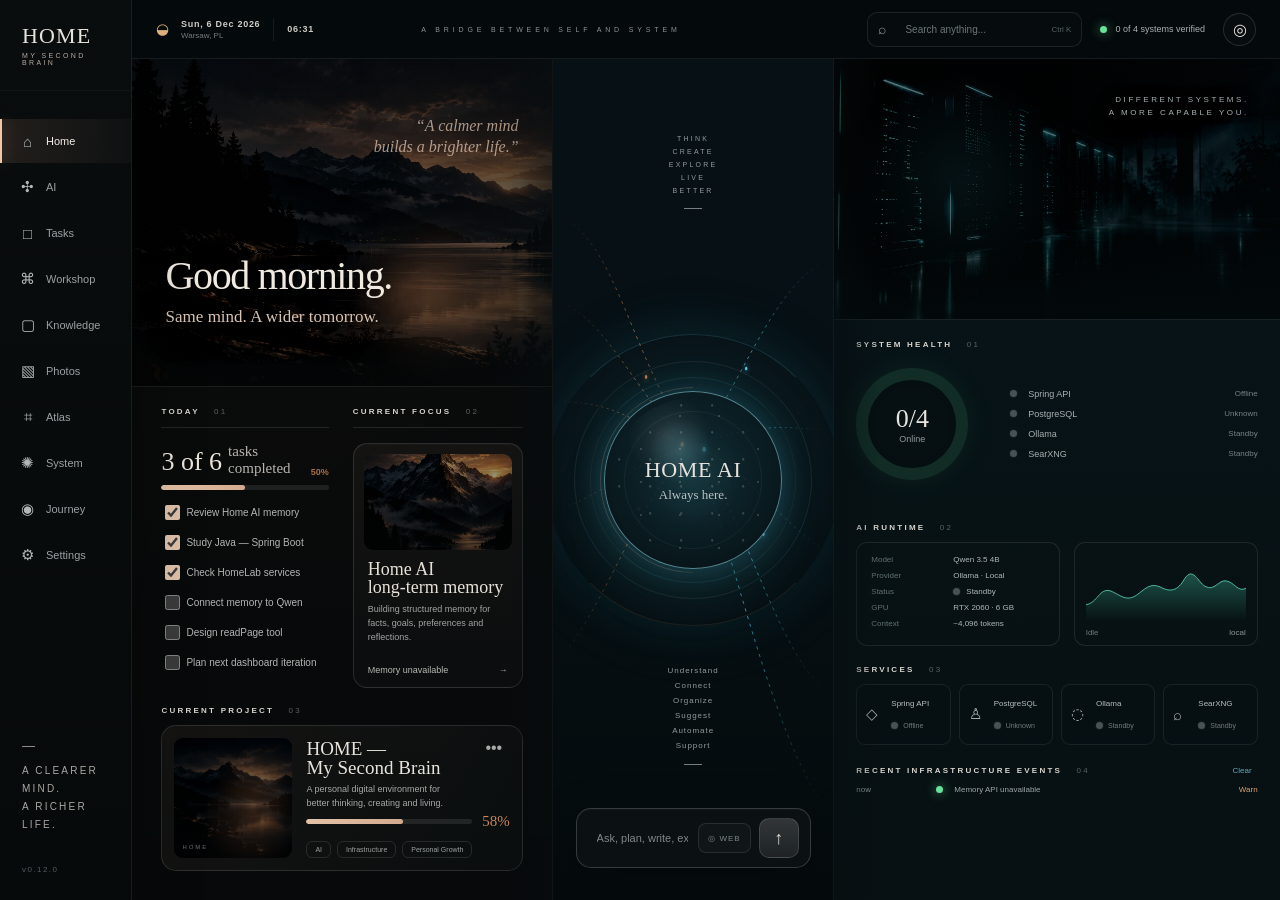
==== commit 26304ec7: "Add Journey life timeline" ====
--- a/homelab-api/src/main/resources/static/index.html
+++ b/homelab-api/src/main/resources/static/index.html
@@ -30,7 +30,7 @@
       <div class="sidebar-footer">
         <div class="mantra-line"></div>
         <p>A CLEARER<br>MIND.<br>A RICHER<br>LIFE.</p>
-        <small>v0.11.0</small>
+        <small>v0.12.0</small>
       </div>
     </aside>
 
@@ -362,6 +362,276 @@
           </div>
         </div>
       </section>
+
+      <section class="app-view system-page-view" id="view-system" aria-label="HomeLab system workspace">
+        <div class="system-page-atmosphere" aria-hidden="true">
+          <img src="assets/server-room.webp" alt="" />
+          <div></div>
+        </div>
+
+        <div class="system-page-shell">
+          <header class="system-page-header">
+            <div>
+              <div class="system-page-eyebrow"><span class="status-dot live"></span> HOME SYSTEM · PRIVATE INFRASTRUCTURE</div>
+              <h1>Infrastructure</h1>
+              <p>My personal HomeLab, services and connections.</p>
+            </div>
+            <div class="system-page-summary">
+              <div><span>SERVICES</span><strong>4 tracked</strong></div>
+              <div><span>VERIFIED</span><strong id="systemVerifiedHeader">0 / 4</strong></div>
+              <div><span>ACCESS</span><strong>Private</strong></div>
+            </div>
+          </header>
+
+          <section class="architecture-panel system-surface">
+            <div class="architecture-head">
+              <div>
+                <div class="system-section-title"><span class="system-glyph">⌘</span><strong>Architecture Map</strong></div>
+                <p>How the machines, containers, models and services connect.</p>
+              </div>
+              <div class="architecture-tabs" role="tablist" aria-label="System views">
+                <button class="active" type="button">Architecture</button>
+                <button type="button" data-system-tab="Services">Services</button>
+                <button type="button" data-system-tab="Network">Network</button>
+              </div>
+            </div>
+
+            <div class="architecture-canvas">
+              <svg class="architecture-lines" viewBox="0 0 1200 430" preserveAspectRatio="none" aria-hidden="true">
+                <defs>
+                  <linearGradient id="archCool" x1="0" x2="1"><stop stop-color="#5bd7f0" stop-opacity=".25"/><stop offset=".55" stop-color="#78e4fa" stop-opacity=".8"/><stop offset="1" stop-color="#5bd7f0" stop-opacity=".18"/></linearGradient>
+                  <filter id="archGlow"><feGaussianBlur stdDeviation="2.4" result="b"/><feMerge><feMergeNode in="b"/><feMergeNode in="SourceGraphic"/></feMerge></filter>
+                </defs>
+                <g fill="none" stroke="url(#archCool)" stroke-width="1.5" filter="url(#archGlow)">
+                  <path d="M210 148 C260 148 270 105 325 105"/>
+                  <path d="M210 195 C270 195 272 310 332 310"/>
+                  <path d="M470 105 C515 105 520 150 565 150"/>
+                  <path d="M715 150 C758 150 766 150 808 150"/>
+                  <path d="M950 150 C990 150 988 98 1034 98"/>
+                  <path d="M950 150 C995 150 995 212 1034 212"/>
+                  <path d="M470 310 C530 310 545 310 604 310"/>
+                  <path d="M754 310 C805 310 820 310 870 310"/>
+                </g>
+                <g fill="#7ce6f8" filter="url(#archGlow)">
+                  <circle cx="210" cy="148" r="3"/><circle cx="325" cy="105" r="3"/><circle cx="210" cy="195" r="3"/><circle cx="332" cy="310" r="3"/>
+                  <circle cx="470" cy="105" r="3"/><circle cx="565" cy="150" r="3"/><circle cx="715" cy="150" r="3"/><circle cx="808" cy="150" r="3"/>
+                  <circle cx="950" cy="150" r="3"/><circle cx="1034" cy="98" r="3"/><circle cx="1034" cy="212" r="3"/><circle cx="470" cy="310" r="3"/>
+                  <circle cx="604" cy="310" r="3"/><circle cx="754" cy="310" r="3"/><circle cx="870" cy="310" r="3"/>
+                </g>
+              </svg>
+
+              <article class="arch-node node-windows">
+                <div class="arch-node-head"><span class="arch-icon windows">⊞</span><div><b>Windows Host</b><small><i class="status-dot live"></i>Configured</small></div></div>
+                <dl><div><dt>OS</dt><dd>Windows 11</dd></div><div><dt>CPU</dt><dd>Ryzen 5 2600</dd></div><div><dt>GPU</dt><dd>RTX 2060 · 6 GB</dd></div></dl>
+                <footer><span>Primary host</span><span>192.168.56.1</span></footer>
+              </article>
+
+              <article class="arch-node node-vbox">
+                <div class="arch-node-head"><span class="arch-icon">◇</span><div><b>VirtualBox</b><small><i class="status-dot live"></i>1 VM</small></div></div>
+                <dl><div><dt>VM</dt><dd>Ubuntu Server</dd></div><div><dt>vCPU</dt><dd>2</dd></div><div><dt>RAM</dt><dd>3.3 GB</dd></div></dl>
+              </article>
+
+              <article class="arch-node node-ubuntu selected-node">
+                <div class="arch-node-head"><span class="arch-icon ubuntu">◉</span><div><b>Ubuntu Server</b><small><i class="status-dot live"></i>Configured</small></div></div>
+                <dl><div><dt>OS</dt><dd>Ubuntu 26.04.1 LTS</dd></div><div><dt>SSH</dt><dd>Active · 22</dd></div><div><dt>Host-only</dt><dd>192.168.56.101</dd></div></dl>
+              </article>
+
+              <article class="arch-node node-docker">
+                <div class="arch-node-head"><span class="arch-icon docker">▣</span><div><b>Docker / Compose</b><small><i class="status-dot live"></i>Running</small></div></div>
+                <dl><div><dt>Network</dt><dd>postgres_default</dd></div><div><dt>API</dt><dd>homelab-api</dd></div><div><dt>Search</dt><dd>homelab-searxng</dd></div></dl>
+              </article>
+
+              <button class="arch-node node-spring" data-service-action="api" type="button">
+                <div class="arch-node-head"><span class="arch-icon spring">S</span><div><b>Spring Boot API</b><small><i class="status-dot" data-service="api"></i><em data-system-service-label="api">Checking</em></small></div></div>
+                <dl><div><dt>Port</dt><dd>8080</dd></div><div><dt>Java</dt><dd>21</dd></div><div><dt>Memory</dt><dd>Connected</dd></div></dl>
+              </button>
+
+              <button class="arch-node node-postgres" data-service-action="postgres" type="button">
+                <div class="arch-node-head"><span class="arch-icon postgres">P</span><div><b>PostgreSQL</b><small><i class="status-dot" data-service="postgres"></i><em data-system-service-label="postgres">Checking</em></small></div></div>
+                <dl><div><dt>Version</dt><dd>18.6</dd></div><div><dt>Port</dt><dd>5432</dd></div><div><dt>DB</dt><dd>homelab</dd></div></dl>
+              </button>
+
+              <button class="arch-node node-ollama" data-service-action="ollama" type="button">
+                <div class="arch-node-head"><span class="arch-icon ollama">◌</span><div><b>Ollama</b><small><i class="status-dot" data-service="ollama"></i><em data-system-service-label="ollama">Standby</em></small></div></div>
+                <dl><div><dt>Endpoint</dt><dd>192.168.56.1:11434</dd></div><div><dt>GPU</dt><dd>RTX 2060</dd></div><div><dt>Mode</dt><dd>Host-only</dd></div></dl>
+              </button>
+
+              <article class="arch-node node-qwen qwen-node">
+                <div class="arch-node-head"><span class="arch-icon qwen">Q</span><div><b>Qwen Local Model</b><small><i class="status-dot live"></i>Loaded on demand</small></div></div>
+                <dl><div><dt>Model</dt><dd>Qwen 3.5 4B</dd></div><div><dt>Quant</dt><dd>Q4_K_M</dd></div><div><dt>Context</dt><dd>~4096</dd></div></dl>
+              </article>
+
+              <button class="arch-node node-searxng" data-service-action="searxng" type="button">
+                <div class="arch-node-head"><span class="arch-icon search">⌕</span><div><b>SearXNG</b><small><i class="status-dot" data-service="searxng"></i><em data-system-service-label="searxng">Standby</em></small></div></div>
+                <dl><div><dt>Port</dt><dd>8888 → 8080</dd></div><div><dt>API</dt><dd>JSON enabled</dd></div><div><dt>Scope</dt><dd>localhost</dd></div></dl>
+              </button>
+            </div>
+          </section>
+
+          <div class="system-bottom-grid">
+            <section class="system-surface system-summary-card">
+              <div class="system-card-title"><span>System Summary</span><small>01</small></div>
+              <div class="system-summary-body">
+                <div class="system-ring" id="systemRing"><strong id="systemVerifiedCount">0/4</strong><span>Verified</span></div>
+                <div class="summary-legend">
+                  <div><i class="status-dot live"></i><span>Verified this session</span><b id="systemVerifiedLegend">0</b></div>
+                  <div><i class="status-dot warn-dot"></i><span>Standby / not checked</span><b id="systemStandbyLegend">4</b></div>
+                  <div><i class="status-dot"></i><span>Tracked services</span><b>4</b></div>
+                </div>
+              </div>
+              <p class="system-note">Live health endpoints come next. For now HOME only marks services verified after a successful request.</p>
+            </section>
+
+            <section class="system-surface recent-system-events">
+              <div class="system-card-title"><span>Recent Events</span><small>02</small></div>
+              <div class="system-event-list" id="systemEventList">
+                <div><i class="status-dot live"></i><p><b>Memory layer connected</b><small>Long-term recall verified across conversations</small></p><time>today</time></div>
+                <div><i class="status-dot live"></i><p><b>SearXNG integrated</b><small>Local search backend available to HOME AI</small></p><time>today</time></div>
+                <div><i class="status-dot live"></i><p><b>AI workspace deployed</b><small>Full chat view is active</small></p><time>today</time></div>
+              </div>
+            </section>
+
+            <section class="system-surface selected-service-card">
+              <div class="system-card-title"><span>Selected Service</span><small>03</small></div>
+              <div class="selected-service-head"><span class="arch-icon ubuntu">◉</span><div><b>Ubuntu Server</b><small><i class="status-dot live"></i>Configured</small></div></div>
+              <dl><div><dt>Hostname</dt><dd>homelab</dd></div><div><dt>Host-only</dt><dd>192.168.56.101</dd></div><div><dt>SSH</dt><dd>Active</dd></div><div><dt>Role</dt><dd>Server VM</dd></div></dl>
+              <div class="selected-actions"><button type="button" data-system-action="Logs">View logs</button><button type="button" data-system-action="Terminal">Open terminal</button></div>
+            </section>
+
+            <section class="system-surface network-card">
+              <div class="system-card-title"><span>Network & Access</span><small>04</small></div>
+              <div class="network-list">
+                <div><span>◌</span><p><b>Tailscale</b><small>Private remote access</small></p><em>Connected</em></div>
+                <div><span>⌘</span><p><b>SSH · Ubuntu</b><small>192.168.56.101:22</small></p><em>Reachable</em></div>
+                <div><span>◉</span><p><b>Ollama</b><small>Host-only network</small></p><em>Private</em></div>
+              </div>
+            </section>
+          </div>
+        </div>
+      </section>
+
+
+      <section class="app-view journey-page-view" id="view-journey" aria-label="Life journey workspace">
+        <div class="journey-page-atmosphere" aria-hidden="true">
+          <img src="assets/hero-mountains.webp" alt="" />
+          <div></div>
+        </div>
+
+        <div class="journey-page-shell">
+          <header class="journey-page-header">
+            <div>
+              <div class="journey-eyebrow"><span class="status-dot live"></span> HOME JOURNEY · LIFE IN CONTEXT</div>
+              <h1>Your life, remembered.</h1>
+              <p>Moments, projects, places and milestones — woven into one living timeline.</p>
+            </div>
+            <div class="journey-header-meta">
+              <div><span>YEAR</span><strong>2026</strong></div>
+              <div><span>MEMORY</span><strong id="journeyMemoryCount">— threads</strong></div>
+              <div><span>MODE</span><strong>Private</strong></div>
+            </div>
+          </header>
+
+          <div class="journey-layout">
+            <section class="journey-timeline-panel journey-surface">
+              <div class="journey-panel-head">
+                <div>
+                  <span class="journey-kicker">TIMELINE</span>
+                  <h2>Recent chapters</h2>
+                </div>
+                <div class="journey-filters" role="group" aria-label="Journey filters">
+                  <button class="active" type="button">All</button>
+                  <button type="button">Milestones</button>
+                  <button type="button">Places</button>
+                  <button type="button">Projects</button>
+                </div>
+              </div>
+
+              <div class="journey-timeline">
+                <article class="journey-event featured">
+                  <div class="journey-date"><strong>20</strong><span>SEP</span><small>2026</small></div>
+                  <div class="journey-event-line"><i></i></div>
+                  <div class="journey-event-card">
+                    <div class="journey-event-image memory-image">
+                      <img src="assets/project-lake.webp" alt="" aria-hidden="true" />
+                      <span class="journey-event-type">MILESTONE</span>
+                    </div>
+                    <div class="journey-event-copy">
+                      <span class="journey-event-meta">HOME AI · TODAY</span>
+                      <h3>HOME learned to remember.</h3>
+                      <p>Long-term memory became part of the real AI context — a new conversation could recall the goal stored in PostgreSQL.</p>
+                      <div class="journey-event-tags"><span>AI</span><span>Memory</span><span>HomeLab</span></div>
+                      <button type="button" class="journey-reflect" data-journey-prompt="Reflect on the milestone where HOME AI gained long-term memory. What changed in the project and what should come next?">Reflect with HOME →</button>
+                    </div>
+                  </div>
+                </article>
+
+                <article class="journey-event">
+                  <div class="journey-date"><strong>20</strong><span>SEP</span><small>2026</small></div>
+                  <div class="journey-event-line"><i></i></div>
+                  <div class="journey-event-card compact">
+                    <div class="journey-mini-glyph cyan">⌘</div>
+                    <div class="journey-event-copy">
+                      <span class="journey-event-meta">SYSTEM · TODAY</span>
+                      <h3>The infrastructure became visible.</h3>
+                      <p>The System workspace turned the HomeLab into a navigable architecture map instead of a list of services.</p>
+                      <div class="journey-event-tags"><span>System</span><span>Infrastructure</span></div>
+                    </div>
+                  </div>
+                </article>
+
+                <article class="journey-event">
+                  <div class="journey-date soft"><strong>19</strong><span>SEP</span><small>2026</small></div>
+                  <div class="journey-event-line"><i></i></div>
+                  <div class="journey-event-card compact">
+                    <div class="journey-mini-glyph amber">⌕</div>
+                    <div class="journey-event-copy">
+                      <span class="journey-event-meta">RESEARCH · RECENT</span>
+                      <h3>HOME opened a window to the web.</h3>
+                      <p>SearXNG became the local search layer, letting HOME reach current information without replacing the local-first architecture.</p>
+                      <div class="journey-event-tags"><span>Web</span><span>Search</span><span>Privacy</span></div>
+                    </div>
+                  </div>
+                </article>
+
+                <button class="journey-add-moment" type="button" id="journeyAddMoment">
+                  <span>＋</span>
+                  <div><b>Add a moment</b><small>Manual memory, photo, place or milestone</small></div>
+                </button>
+              </div>
+            </section>
+
+            <aside class="journey-side">
+              <section class="journey-surface on-this-day">
+                <div class="journey-card-head"><span>ON THIS DAY</span><small>01</small></div>
+                <div class="on-this-day-photo"><img src="assets/focus-mountain.webp" alt="" aria-hidden="true" /></div>
+                <div class="on-this-day-copy">
+                  <span>One day, many threads.</span>
+                  <h3>What mattered most?</h3>
+                  <p id="journeyLatestMemory">Loading the latest long-term memory…</p>
+                  <button type="button" class="journey-reflect full" data-journey-prompt="Look at my current long-term memory and help me reflect on what matters most right now.">Ask HOME to reflect</button>
+                </div>
+              </section>
+
+              <section class="journey-surface chapters-card">
+                <div class="journey-card-head"><span>CHAPTERS</span><small>02</small></div>
+                <div class="journey-chapters">
+                  <button type="button" data-journey-chapter="HOME"><span>⌂</span><div><b>HOME</b><small>AI · System · Building</small></div><em>→</em></button>
+                  <button type="button" data-journey-chapter="Travel"><span>⌗</span><div><b>Travel</b><small>Places · Trips · Moments</small></div><em>→</em></button>
+                  <button type="button" data-journey-chapter="Photography"><span>▧</span><div><b>Photography</b><small>Sessions · Frames · Stories</small></div><em>→</em></button>
+                  <button type="button" data-journey-chapter="Learning"><span>◌</span><div><b>Learning</b><small>Java · HomeLab · Growth</small></div><em>→</em></button>
+                </div>
+              </section>
+
+              <section class="journey-surface reflection-card">
+                <div class="journey-card-head"><span>AI REFLECTION</span><small>03</small></div>
+                <div class="reflection-orb">HOME</div>
+                <blockquote>“You are moving from building separate tools to building one environment that can remember, connect and reflect.”</blockquote>
+                <button type="button" class="journey-reflect full" data-journey-prompt="Give me a short reflection on the progress I have made building HOME recently. Use my memory and recent conversation context.">Generate fresh reflection</button>
+              </section>
+            </aside>
+          </div>
+        </div>
+      </section>
     </section>
 
     <div class="search-results" id="searchResults" aria-live="polite">
--- a/homelab-api/src/main/resources/static/styles.css
+++ b/homelab-api/src/main/resources/static/styles.css
@@ -734,3 +734,107 @@
   .inspector-card { padding: 11px; }
   .identity-orb { width: 58px; height: 58px; margin-bottom: 10px; }
 }
+
+/* ========================================================================
+   V8 · SYSTEM / INFRASTRUCTURE WORKSPACE
+=========================================================================== */
+.system-page-view { display:none; position:relative; height:100%; min-height:0; overflow:hidden; background:#061015; }
+.system-page-view.active { display:block; }
+.system-page-atmosphere { position:absolute; inset:0; overflow:hidden; pointer-events:none; }
+.system-page-atmosphere img { position:absolute; inset:0; width:100%; height:100%; object-fit:cover; object-position:50% 42%; filter:brightness(.15) saturate(.62) contrast(1.08); opacity:.72; }
+.system-page-atmosphere div { position:absolute; inset:0; background:linear-gradient(180deg,rgba(4,10,14,.26),rgba(4,12,17,.78) 22%,rgba(5,14,19,.93) 54%,#061015 100%),radial-gradient(circle at 56% 31%,rgba(48,137,162,.13),transparent 33%); }
+.system-page-shell { position:relative; z-index:2; height:100%; padding:26px 30px 24px; display:grid; grid-template-rows:auto minmax(0,1fr) 220px; gap:14px; }
+.system-page-header { display:flex; align-items:flex-end; justify-content:space-between; gap:28px; }
+.system-page-eyebrow { display:flex; align-items:center; gap:8px; font-size:7px; letter-spacing:.28em; color:#89a0a8; }
+.system-page-header h1 { margin:7px 0 4px; font:42px/.98 var(--serif); font-weight:500; letter-spacing:-.02em; color:#ece8e1; }
+.system-page-header p { margin:0; font-size:12px; color:#8d9da1; }
+.system-page-summary { display:grid; grid-template-columns:repeat(3,minmax(100px,1fr)); gap:8px; }
+.system-page-summary>div { min-width:110px; padding:9px 11px; border:1px solid rgba(128,204,219,.09); border-radius:9px; background:rgba(6,17,22,.58); backdrop-filter:blur(12px); }
+.system-page-summary span { display:block; margin-bottom:4px; font-size:6px; letter-spacing:.22em; color:#53676d; }
+.system-page-summary strong { font-size:9px; font-weight:500; color:#b5c1c3; }
+.system-surface { border:1px solid rgba(96,183,203,.13); border-radius:14px; background:linear-gradient(180deg,rgba(8,24,31,.78),rgba(5,17,23,.88)); box-shadow:0 16px 50px rgba(0,0,0,.2),inset 0 1px 0 rgba(255,255,255,.02); backdrop-filter:blur(8px); }
+.architecture-panel { min-height:0; overflow:hidden; display:grid; grid-template-rows:auto minmax(0,1fr); }
+.architecture-head { display:flex; align-items:center; justify-content:space-between; gap:20px; padding:13px 16px 11px; border-bottom:1px solid rgba(255,255,255,.045); }
+.system-section-title { display:flex; align-items:center; gap:9px; color:#d4dedd; }
+.system-section-title strong { font-size:11px; font-weight:500; }
+.system-glyph { color:#67d9f0; font-size:15px; }
+.architecture-head p { margin:3px 0 0 24px; font-size:7px; color:#61747a; }
+.architecture-tabs { display:flex; gap:4px; padding:3px; border:1px solid rgba(255,255,255,.045); border-radius:8px; background:rgba(3,10,13,.42); }
+.architecture-tabs button { border:0; background:transparent; color:#536a70; padding:7px 12px; border-radius:6px; font-size:7px; cursor:pointer; }
+.architecture-tabs button.active { color:#bfe4eb; background:rgba(48,125,145,.16); box-shadow:inset 0 0 0 1px rgba(87,190,213,.13); }
+.architecture-canvas { position:relative; min-height:0; overflow:hidden; }
+.architecture-lines { position:absolute; inset:0; width:100%; height:100%; pointer-events:none; opacity:.82; }
+.arch-node { position:absolute; width:156px; min-height:111px; padding:10px; border:1px solid rgba(91,182,205,.22); border-radius:10px; background:linear-gradient(180deg,rgba(10,29,38,.92),rgba(8,21,28,.95)); box-shadow:0 12px 24px rgba(0,0,0,.17),inset 0 1px 0 rgba(255,255,255,.025); color:#b6c5c8; text-align:left; }
+button.arch-node { appearance:none; font:inherit; cursor:pointer; }
+.arch-node:hover { border-color:rgba(108,219,241,.4); transform:translateY(-1px); }
+.selected-node { border-color:rgba(78,234,188,.58); box-shadow:0 0 28px rgba(60,209,168,.10),inset 0 0 0 1px rgba(76,229,185,.08); }
+.qwen-node { border-color:rgba(150,95,236,.52); box-shadow:0 0 24px rgba(127,82,221,.08); }
+.arch-node-head { display:grid; grid-template-columns:31px 1fr; gap:8px; align-items:center; margin-bottom:8px; }
+.arch-icon { width:29px; height:29px; display:grid; place-items:center; border-radius:8px; border:1px solid rgba(95,191,214,.18); background:rgba(43,133,156,.09); color:#72daf0; font-size:15px; }
+.arch-icon.windows { color:#5dbbf7; }.arch-icon.ubuntu { color:#f08d53; }.arch-icon.docker { color:#5ec9ef; }.arch-icon.spring { color:#72d88d; }.arch-icon.postgres { color:#72b3f6; }.arch-icon.qwen { color:#b78afa; }.arch-icon.search { color:#66d9ed; }
+.arch-node-head b { display:block; margin-bottom:3px; font-size:9px; font-weight:500; color:#d1dbdc; }
+.arch-node-head small { display:flex; align-items:center; gap:5px; font-size:6.5px; color:#688087; }
+.arch-node-head small em { font-style:normal; }
+.arch-node dl,.selected-service-card dl { display:grid; gap:4px; margin:0; }
+.arch-node dl div,.selected-service-card dl div { display:flex; justify-content:space-between; gap:8px; font-size:6.8px; }
+.arch-node dt,.selected-service-card dt { color:#5d7177; }.arch-node dd,.selected-service-card dd { margin:0; color:#94a5a9; text-align:right; }
+.arch-node footer { display:flex; justify-content:space-between; margin-top:8px; padding-top:6px; border-top:1px solid rgba(255,255,255,.04); font-size:6px; color:#587077; }
+.node-windows { left:18px; top:103px; width:178px; }.node-vbox { left:276px; top:50px; }.node-ubuntu { left:518px; top:91px; }.node-docker { left:760px; top:91px; }.node-spring { right:20px; top:35px; }.node-postgres { right:20px; top:180px; }.node-ollama { left:300px; bottom:22px; }.node-qwen { left:560px; bottom:20px; }.node-searxng { left:816px; bottom:20px; }
+.system-bottom-grid { display:grid; grid-template-columns:1.02fr 1.35fr .95fr 1fr; gap:10px; min-height:0; }
+.system-bottom-grid>.system-surface { min-width:0; overflow:hidden; padding:12px; }
+.system-card-title { display:flex; justify-content:space-between; align-items:center; margin-bottom:11px; font-size:8px; color:#b8c5c6; }
+.system-card-title span { font-weight:500; }.system-card-title small { color:#44575d; }
+.system-summary-body { display:grid; grid-template-columns:84px 1fr; gap:12px; align-items:center; }
+.system-ring { width:78px; height:78px; border-radius:50%; display:grid; place-items:center; align-content:center; background:conic-gradient(#58e2a0 0deg,rgba(52,137,99,.18) 0deg); box-shadow:0 0 28px rgba(70,215,158,.08),inset 0 0 0 9px rgba(4,18,20,.66); }
+.system-ring strong { font:19px var(--serif); color:#e7e9e4; }.system-ring span { font-size:6px; color:#718185; }
+.summary-legend { display:grid; gap:7px; }.summary-legend div { display:grid; grid-template-columns:10px 1fr auto; gap:6px; align-items:center; font-size:6.8px; color:#7f9297; }.summary-legend b { color:#b3c1c3; font-weight:500; }
+.warn-dot { background:#d6a052!important; box-shadow:0 0 10px rgba(214,160,82,.42)!important; }
+.system-note { margin:10px 0 0; padding-top:8px; border-top:1px solid rgba(255,255,255,.04); font-size:6.5px; line-height:1.45; color:#53676d; }
+.system-event-list { display:grid; gap:7px; }.system-event-list>div { display:grid; grid-template-columns:10px 1fr auto; gap:7px; align-items:center; padding:7px; border:1px solid rgba(255,255,255,.035); border-radius:8px; background:rgba(255,255,255,.012); }.system-event-list p { margin:0; display:grid; gap:2px; }.system-event-list b { font-size:7.3px; font-weight:500; color:#aebcbe; }.system-event-list small { font-size:6.3px; color:#53676c; }.system-event-list time { font-size:6px; color:#4b6065; }
+.selected-service-head { display:grid; grid-template-columns:34px 1fr; gap:8px; align-items:center; margin-bottom:9px; }.selected-service-head b { display:block; font-size:9px; color:#d1d9da; }.selected-service-head small { display:flex; gap:5px; align-items:center; margin-top:2px; font-size:6.5px; color:#6d8185; }
+.selected-actions { display:grid; grid-template-columns:1fr 1fr; gap:6px; margin-top:9px; }.selected-actions button { border:1px solid rgba(255,255,255,.055); border-radius:7px; background:rgba(255,255,255,.018); color:#788c91; padding:7px 5px; font-size:6.5px; cursor:pointer; }
+.network-list { display:grid; gap:7px; }.network-list>div { display:grid; grid-template-columns:26px 1fr auto; gap:7px; align-items:center; padding:7px; border:1px solid rgba(255,255,255,.04); border-radius:8px; }.network-list>div>span { width:24px; height:24px; display:grid; place-items:center; border-radius:7px; background:rgba(68,166,188,.08); color:#72d9eb; }.network-list p { margin:0; display:grid; gap:2px; }.network-list b { font-size:7.3px; color:#aebcbe; }.network-list small { font-size:6.2px; color:#53676c; }.network-list em { font-style:normal; font-size:6.3px; color:#5cda99; }
+@media(max-width:1380px){.system-page-shell{padding:20px 22px 18px;grid-template-rows:auto minmax(0,1fr) 200px}.arch-node{transform:scale(.91);transform-origin:top left}.arch-node:hover{transform:scale(.91) translateY(-1px)}.system-bottom-grid{gap:8px}.system-page-header h1{font-size:38px}}
+@media(max-height:800px){.system-page-shell{padding-top:16px;padding-bottom:14px;gap:10px;grid-template-rows:auto minmax(0,1fr) 176px}.system-page-header h1{font-size:34px;margin-top:4px}.architecture-head{padding:9px 13px}.system-bottom-grid>.system-surface{padding:9px}.system-ring{width:64px;height:64px}.system-summary-body{grid-template-columns:70px 1fr}}
+
+
+/* ========================================================================
+   V9 · JOURNEY / LIFE TIMELINE
+=========================================================================== */
+.journey-page-view{display:none;position:relative;height:100%;min-height:0;overflow:hidden;background:#090d10}
+.journey-page-view.active{display:block}
+.journey-page-atmosphere{position:absolute;inset:0;overflow:hidden;pointer-events:none}
+.journey-page-atmosphere img{position:absolute;inset:0;width:100%;height:100%;object-fit:cover;object-position:50% 54%;filter:brightness(.13) saturate(.62) contrast(1.05);opacity:.78}
+.journey-page-atmosphere div{position:absolute;inset:0;background:linear-gradient(180deg,rgba(5,8,10,.18),rgba(7,10,12,.7) 22%,rgba(8,11,13,.93) 62%,#090d10 100%),radial-gradient(circle at 22% 20%,rgba(197,128,77,.12),transparent 32%),radial-gradient(circle at 80% 24%,rgba(60,150,170,.08),transparent 30%)}
+.journey-page-shell{position:relative;z-index:2;height:100%;padding:26px 30px 24px;display:grid;grid-template-rows:auto minmax(0,1fr);gap:14px}
+.journey-page-header{display:flex;justify-content:space-between;align-items:flex-end;gap:24px}
+.journey-eyebrow{display:flex;align-items:center;gap:8px;font-size:7px;letter-spacing:.28em;color:#a18f82}
+.journey-page-header h1{margin:7px 0 5px;font:42px/.98 var(--serif);font-weight:500;letter-spacing:-.025em;color:#f0ebe3}
+.journey-page-header p{margin:0;font-size:12px;color:#998f87}
+.journey-header-meta{display:grid;grid-template-columns:repeat(3,minmax(98px,1fr));gap:8px}
+.journey-header-meta>div{min-width:105px;padding:9px 11px;border:1px solid rgba(204,164,129,.10);border-radius:9px;background:rgba(15,14,13,.55);backdrop-filter:blur(12px)}
+.journey-header-meta span{display:block;margin-bottom:4px;font-size:6px;letter-spacing:.22em;color:#665d56}.journey-header-meta strong{font-size:9px;font-weight:500;color:#c7bcb1}
+.journey-layout{display:grid;grid-template-columns:minmax(0,1.65fr) 330px;gap:12px;min-height:0}
+.journey-surface{border:1px solid rgba(211,168,128,.10);border-radius:14px;background:linear-gradient(180deg,rgba(20,18,17,.76),rgba(11,14,16,.9));box-shadow:0 18px 50px rgba(0,0,0,.22),inset 0 1px 0 rgba(255,255,255,.018);backdrop-filter:blur(10px)}
+.journey-timeline-panel{min-height:0;overflow:hidden;display:grid;grid-template-rows:auto minmax(0,1fr)}
+.journey-panel-head{display:flex;align-items:end;justify-content:space-between;gap:16px;padding:15px 17px 12px;border-bottom:1px solid rgba(255,255,255,.04)}
+.journey-kicker{font-size:6px;letter-spacing:.24em;color:#806f61}.journey-panel-head h2{margin:5px 0 0;font:22px/1 var(--serif);font-weight:500;color:#e8e0d7}
+.journey-filters{display:flex;gap:4px}.journey-filters button{border:1px solid transparent;background:transparent;color:#6c6761;padding:6px 10px;border-radius:7px;font-size:6.5px;cursor:pointer}.journey-filters button.active{color:#dac8b5;border-color:rgba(211,168,128,.10);background:rgba(174,116,72,.08)}
+.journey-timeline{min-height:0;overflow:auto;padding:14px 16px 24px;scrollbar-width:thin;scrollbar-color:rgba(198,142,98,.18) transparent}
+.journey-event{display:grid;grid-template-columns:48px 16px minmax(0,1fr);gap:10px;align-items:stretch;margin-bottom:12px}
+.journey-date{padding-top:6px;text-align:right;color:#907f70}.journey-date strong{display:block;font:19px var(--serif);color:#d8c7b6}.journey-date span{display:block;margin-top:1px;font-size:6px;letter-spacing:.16em}.journey-date small{font-size:6px;color:#564f49}.journey-date.soft strong{color:#9c8e81}
+.journey-event-line{position:relative}.journey-event-line:before{content:"";position:absolute;left:7px;top:0;bottom:-14px;width:1px;background:linear-gradient(180deg,rgba(212,151,103,.36),rgba(89,149,164,.12))}.journey-event-line i{position:absolute;left:4px;top:10px;width:7px;height:7px;border-radius:50%;background:#d78d58;box-shadow:0 0 14px rgba(215,141,88,.38)}
+.journey-event-card{min-width:0;display:grid;grid-template-columns:190px minmax(0,1fr);gap:15px;padding:10px;border:1px solid rgba(255,255,255,.045);border-radius:11px;background:rgba(255,255,255,.014)}
+.journey-event-card.compact{grid-template-columns:42px minmax(0,1fr);align-items:center;padding:11px 12px}.journey-event-card:hover{border-color:rgba(208,162,119,.14);background:rgba(255,255,255,.02)}
+.journey-event-image{position:relative;height:118px;overflow:hidden;border-radius:9px;background:#111}.journey-event-image img{width:100%;height:100%;object-fit:cover;filter:brightness(.58) saturate(.72);transition:transform .45s ease}.journey-event-card:hover .journey-event-image img{transform:scale(1.03)}.journey-event-type{position:absolute;left:8px;top:8px;padding:4px 6px;border:1px solid rgba(255,255,255,.10);border-radius:999px;background:rgba(5,8,10,.62);font-size:5.5px;letter-spacing:.16em;color:#e1c5ad}
+.journey-event-copy{min-width:0;align-self:center}.journey-event-meta{font-size:5.8px;letter-spacing:.18em;color:#7e6e62}.journey-event-copy h3{margin:5px 0 5px;font:18px/1.05 var(--serif);font-weight:500;color:#e9e2d8}.journey-event-card.compact h3{font-size:14px}.journey-event-copy p{margin:0;font-size:7px;line-height:1.55;color:#837d77;max-width:600px}.journey-event-tags{display:flex;gap:5px;margin-top:8px;flex-wrap:wrap}.journey-event-tags span{padding:4px 7px;border:1px solid rgba(255,255,255,.05);border-radius:999px;font-size:5.8px;color:#827b74;background:rgba(255,255,255,.012)}
+.journey-reflect{margin-top:9px;padding:0;border:0;background:transparent;color:#c39a78;font-size:6.5px;cursor:pointer}.journey-reflect:hover{color:#e5bea0}.journey-reflect.full{width:100%;padding:8px 10px;border:1px solid rgba(205,155,113,.09);border-radius:8px;background:rgba(166,105,67,.05);text-align:center}
+.journey-mini-glyph{width:40px;height:40px;display:grid;place-items:center;border-radius:10px;font-size:16px}.journey-mini-glyph.cyan{color:#72d9ef;border:1px solid rgba(87,191,214,.14);background:rgba(50,140,160,.07)}.journey-mini-glyph.amber{color:#db9b67;border:1px solid rgba(213,151,99,.14);background:rgba(180,108,57,.07)}
+.journey-add-moment{width:100%;display:grid;grid-template-columns:34px 1fr;gap:9px;align-items:center;padding:9px 10px;border:1px dashed rgba(198,151,111,.11);border-radius:9px;background:rgba(255,255,255,.008);color:#756e67;text-align:left;cursor:pointer}.journey-add-moment>span{width:31px;height:31px;display:grid;place-items:center;border-radius:9px;background:rgba(188,123,76,.06);color:#b28665}.journey-add-moment b{display:block;font-size:7px;color:#9f948a}.journey-add-moment small{display:block;margin-top:2px;font-size:6px;color:#58534f}
+.journey-side{display:grid;grid-template-rows:1.15fr auto .9fr;gap:10px;min-height:0}.journey-side>.journey-surface{min-height:0;overflow:hidden;padding:12px}
+.journey-card-head{display:flex;justify-content:space-between;align-items:center;margin-bottom:10px;font-size:7px;letter-spacing:.16em;color:#988679}.journey-card-head small{color:#4d4742}
+.on-this-day{display:grid;grid-template-rows:auto 125px minmax(0,1fr)}.on-this-day-photo{overflow:hidden;border-radius:9px}.on-this-day-photo img{width:100%;height:100%;object-fit:cover;object-position:50% 48%;filter:brightness(.56) saturate(.67)}.on-this-day-copy{padding-top:10px}.on-this-day-copy>span{font-size:6px;letter-spacing:.15em;color:#775f4e}.on-this-day-copy h3{margin:5px 0;font:16px var(--serif);font-weight:500;color:#ddd3c8}.on-this-day-copy p{margin:0;font-size:6.8px;line-height:1.55;color:#736f6b;display:-webkit-box;-webkit-line-clamp:3;-webkit-box-orient:vertical;overflow:hidden}
+.journey-chapters{display:grid;gap:6px}.journey-chapters button{display:grid;grid-template-columns:28px 1fr auto;gap:7px;align-items:center;width:100%;padding:7px;border:1px solid rgba(255,255,255,.035);border-radius:8px;background:rgba(255,255,255,.01);color:#7f7872;text-align:left;cursor:pointer}.journey-chapters button:hover{background:rgba(255,255,255,.02);border-color:rgba(198,151,111,.11)}.journey-chapters button>span{width:27px;height:27px;display:grid;place-items:center;border-radius:7px;background:rgba(180,112,67,.06);color:#c18d67}.journey-chapters b{display:block;font-size:7.4px;color:#a9a09a}.journey-chapters small{display:block;margin-top:2px;font-size:5.8px;color:#55514e}.journey-chapters em{font-style:normal;color:#655d57}
+.reflection-card{position:relative}.reflection-orb{width:46px;height:46px;margin:4px auto 9px;display:grid;place-items:center;border-radius:50%;border:1px solid rgba(101,195,214,.25);background:radial-gradient(circle at 40% 35%,rgba(83,173,192,.15),rgba(6,19,25,.94) 70%);box-shadow:0 0 26px rgba(55,155,178,.08);font:8px var(--serif);color:#bddae0}.reflection-card blockquote{margin:0 0 10px;padding:0;font:13px/1.35 var(--serif);font-style:italic;text-align:center;color:#c7b9ab}
+@media(max-width:1380px){.journey-page-shell{padding:20px 22px 18px}.journey-page-header h1{font-size:38px}.journey-layout{grid-template-columns:minmax(0,1fr) 300px}.journey-event-card{grid-template-columns:160px minmax(0,1fr)}.journey-event-image{height:105px}}
+@media(max-height:800px){.journey-page-shell{padding-top:16px;padding-bottom:14px;gap:10px}.journey-page-header h1{font-size:34px;margin-top:4px}.journey-event{margin-bottom:9px}.journey-event-card{padding:8px}.journey-event-image{height:90px}.journey-side{gap:7px}.on-this-day{grid-template-rows:auto 95px minmax(0,1fr)}}
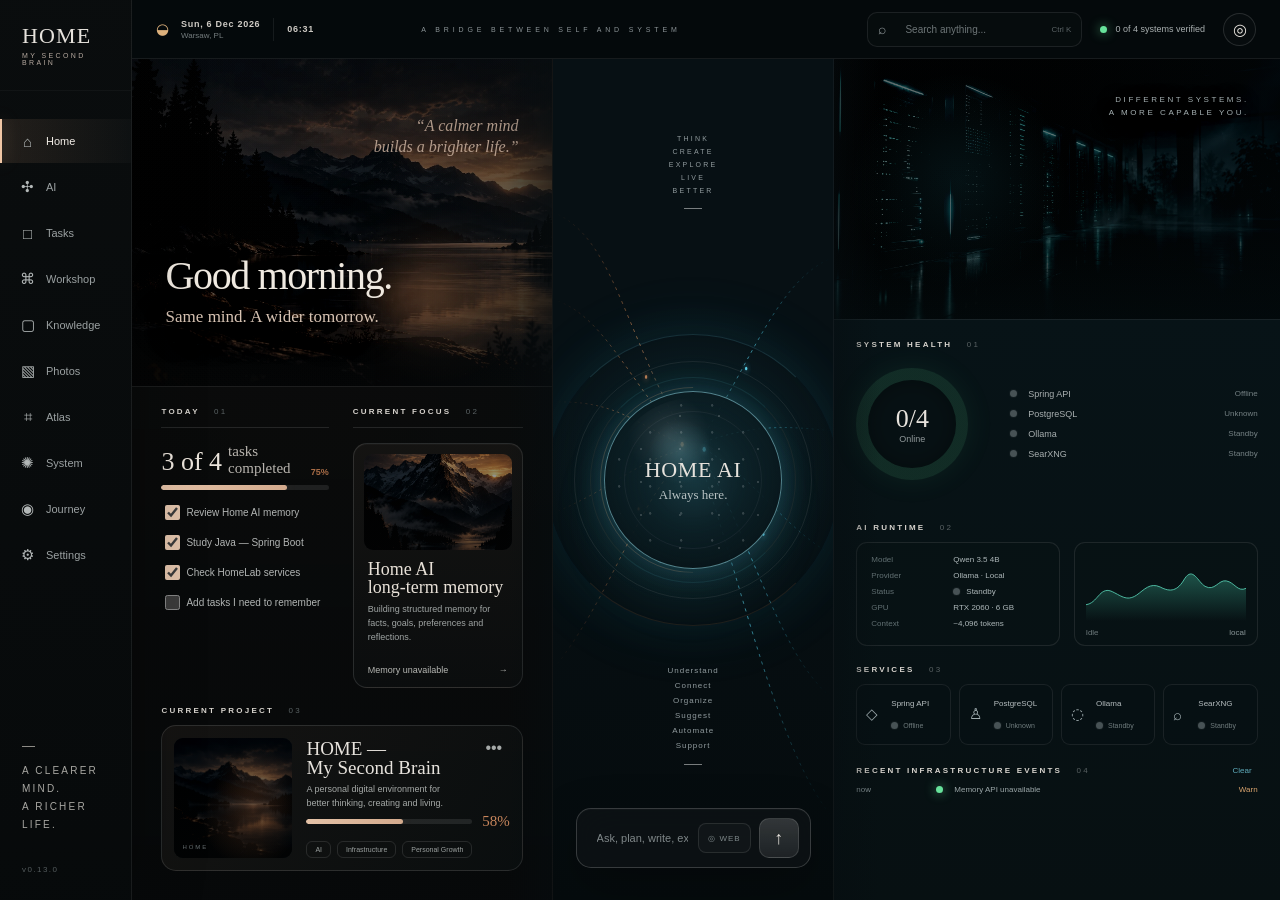
==== commit 2e9261d1: "Add Tasks workspace" ====
--- a/homelab-api/src/main/resources/static/index.html
+++ b/homelab-api/src/main/resources/static/index.html
@@ -30,7 +30,7 @@
       <div class="sidebar-footer">
         <div class="mantra-line"></div>
         <p>A CLEARER<br>MIND.<br>A RICHER<br>LIFE.</p>
-        <small>v0.12.0</small>
+        <small>v0.13.0</small>
       </div>
     </aside>
 
@@ -511,6 +511,77 @@
       </section>
 
 
+
+      <section class="app-view tasks-page-view" id="view-tasks" aria-label="Tasks workspace">
+        <div class="tasks-page-shell">
+          <header class="tasks-page-header">
+            <div>
+              <div class="tasks-eyebrow"><span class="status-dot live"></span> HOME TASKS · INTENTIONS INTO ACTION</div>
+              <h1>Tasks</h1>
+              <p>Capture what matters, decide what is next, and keep the rest out of your head.</p>
+            </div>
+            <div class="tasks-header-stats">
+              <div><span>TODAY</span><strong id="tasksTodayCount">0</strong></div>
+              <div><span>OPEN</span><strong id="tasksOpenCount">0</strong></div>
+              <div><span>DONE</span><strong id="tasksDoneCount">0</strong></div>
+            </div>
+          </header>
+
+          <div class="tasks-layout">
+            <section class="tasks-main tasks-surface">
+              <div class="tasks-capture">
+                <div class="tasks-capture-icon">＋</div>
+                <input id="taskQuickInput" type="text" placeholder="Add a task…" autocomplete="off" />
+                <select id="taskQuickBucket" aria-label="Task bucket">
+                  <option value="today">Today</option>
+                  <option value="upcoming">Upcoming</option>
+                  <option value="someday">Someday</option>
+                </select>
+                <select id="taskQuickPriority" aria-label="Task priority">
+                  <option value="normal">Normal</option>
+                  <option value="high">High</option>
+                  <option value="low">Low</option>
+                </select>
+                <button id="taskAddButton" type="button">Add task</button>
+              </div>
+
+              <div class="tasks-toolbar">
+                <div class="tasks-filter-group" role="tablist" aria-label="Task filters">
+                  <button type="button" class="active" data-task-filter="all">All</button>
+                  <button type="button" data-task-filter="today">Today</button>
+                  <button type="button" data-task-filter="upcoming">Upcoming</button>
+                  <button type="button" data-task-filter="someday">Someday</button>
+                  <button type="button" data-task-filter="done">Done</button>
+                </div>
+                <button id="clearCompletedTasks" class="tasks-clear" type="button">Clear completed</button>
+              </div>
+
+              <div class="tasks-sections" id="tasksSections"></div>
+            </section>
+
+            <aside class="tasks-side">
+              <section class="tasks-surface tasks-focus-card">
+                <div class="tasks-card-head"><span>TODAY'S FOCUS</span><small>01</small></div>
+                <div class="tasks-focus-ring" id="tasksFocusRing"><strong id="tasksFocusPercent">0%</strong><span>complete</span></div>
+                <p id="tasksFocusCopy">Nothing scheduled yet. Add what matters today.</p>
+              </section>
+
+              <section class="tasks-surface tasks-priority-card">
+                <div class="tasks-card-head"><span>PRIORITY</span><small>02</small></div>
+                <div id="tasksPriorityList" class="tasks-priority-list"></div>
+              </section>
+
+              <section class="tasks-surface tasks-hint-card">
+                <div class="tasks-card-head"><span>HOME AI</span><small>03</small></div>
+                <h3>Turn thoughts into actions.</h3>
+                <p>Later HOME AI will be able to create, reschedule and complete tasks for you. For now this list stays local in your browser.</p>
+                <button id="tasksAskAi" type="button">Plan my tasks with HOME →</button>
+              </section>
+            </aside>
+          </div>
+        </div>
+      </section>
+
       <section class="app-view journey-page-view" id="view-journey" aria-label="Life journey workspace">
         <div class="journey-page-atmosphere" aria-hidden="true">
           <img src="assets/hero-mountains.webp" alt="" />
--- a/homelab-api/src/main/resources/static/styles.css
+++ b/homelab-api/src/main/resources/static/styles.css
@@ -838,3 +838,43 @@
 .reflection-card{position:relative}.reflection-orb{width:46px;height:46px;margin:4px auto 9px;display:grid;place-items:center;border-radius:50%;border:1px solid rgba(101,195,214,.25);background:radial-gradient(circle at 40% 35%,rgba(83,173,192,.15),rgba(6,19,25,.94) 70%);box-shadow:0 0 26px rgba(55,155,178,.08);font:8px var(--serif);color:#bddae0}.reflection-card blockquote{margin:0 0 10px;padding:0;font:13px/1.35 var(--serif);font-style:italic;text-align:center;color:#c7b9ab}
 @media(max-width:1380px){.journey-page-shell{padding:20px 22px 18px}.journey-page-header h1{font-size:38px}.journey-layout{grid-template-columns:minmax(0,1fr) 300px}.journey-event-card{grid-template-columns:160px minmax(0,1fr)}.journey-event-image{height:105px}}
 @media(max-height:800px){.journey-page-shell{padding-top:16px;padding-bottom:14px;gap:10px}.journey-page-header h1{font-size:34px;margin-top:4px}.journey-event{margin-bottom:9px}.journey-event-card{padding:8px}.journey-event-image{height:90px}.journey-side{gap:7px}.on-this-day{grid-template-rows:auto 95px minmax(0,1fr)}}
+
+
+/* ========================= TASKS WORKSPACE ========================= */
+.tasks-page-view{display:none;position:relative;height:100%;min-height:0;overflow:hidden;background:radial-gradient(circle at 18% 10%,rgba(194,135,88,.07),transparent 26%),radial-gradient(circle at 88% 18%,rgba(70,167,185,.06),transparent 28%),#090d10}
+.tasks-page-view.active{display:block}
+.tasks-page-shell{height:100%;padding:24px 30px 22px;display:grid;grid-template-rows:auto minmax(0,1fr);gap:14px}
+.tasks-page-header{display:flex;justify-content:space-between;align-items:end;gap:24px}
+.tasks-eyebrow{display:flex;align-items:center;gap:8px;font-size:7px;letter-spacing:.28em;color:#7c9ba1}
+.tasks-page-header h1{margin:7px 0 5px;font:44px/.98 var(--serif);font-weight:500;letter-spacing:-.025em;color:#f0ebe3}
+.tasks-page-header p{margin:0;font-size:12px;color:#8d9191}
+.tasks-header-stats{display:grid;grid-template-columns:repeat(3,minmax(92px,1fr));gap:8px}
+.tasks-header-stats>div{min-width:98px;padding:9px 11px;border:1px solid rgba(105,183,199,.10);border-radius:9px;background:rgba(10,18,22,.58);backdrop-filter:blur(12px)}
+.tasks-header-stats span{display:block;margin-bottom:4px;font-size:6px;letter-spacing:.22em;color:#53656a}.tasks-header-stats strong{font-size:11px;font-weight:500;color:#d6e3e6}
+.tasks-layout{display:grid;grid-template-columns:minmax(0,1.7fr) 310px;gap:12px;min-height:0}
+.tasks-surface{border:1px solid rgba(105,183,199,.10);border-radius:14px;background:linear-gradient(180deg,rgba(8,17,21,.86),rgba(8,13,16,.94));box-shadow:0 18px 55px rgba(0,0,0,.22),inset 0 1px 0 rgba(255,255,255,.018);backdrop-filter:blur(12px)}
+.tasks-main{min-height:0;display:grid;grid-template-rows:auto auto minmax(0,1fr);overflow:hidden}
+.tasks-capture{display:grid;grid-template-columns:34px minmax(0,1fr) 112px 104px 82px;gap:7px;padding:12px 14px;border-bottom:1px solid rgba(255,255,255,.045);align-items:center}
+.tasks-capture-icon{width:32px;height:32px;display:grid;place-items:center;border-radius:9px;border:1px solid rgba(91,195,216,.13);background:rgba(45,142,161,.07);color:#67d7ec;font-size:17px}
+.tasks-capture input,.tasks-capture select{height:34px;border:1px solid rgba(255,255,255,.055);border-radius:8px;background:rgba(255,255,255,.018);color:#cbd4d6;outline:0;padding:0 10px;font-size:8px}
+.tasks-capture input:focus,.tasks-capture select:focus{border-color:rgba(93,204,225,.23);box-shadow:0 0 0 2px rgba(64,166,188,.05)}
+.tasks-capture select{color:#87979b}.tasks-capture select option{background:#10171a;color:#cbd4d6}
+.tasks-capture button{height:34px;border:1px solid rgba(93,204,225,.15);border-radius:8px;background:rgba(54,155,177,.08);color:#9edeea;font-size:7px;cursor:pointer}
+.tasks-capture button:hover{background:rgba(54,155,177,.14)}
+.tasks-toolbar{display:flex;justify-content:space-between;align-items:center;padding:9px 14px;border-bottom:1px solid rgba(255,255,255,.035)}
+.tasks-filter-group{display:flex;gap:4px}.tasks-filter-group button,.tasks-clear{border:1px solid transparent;background:transparent;color:#667176;padding:5px 9px;border-radius:7px;font-size:6.5px;cursor:pointer}
+.tasks-filter-group button.active{color:#c9d9dc;border-color:rgba(92,185,204,.10);background:rgba(58,151,169,.07)}.tasks-clear:hover{color:#d1b18f}
+.tasks-sections{min-height:0;overflow:auto;padding:12px 14px 20px;scrollbar-width:thin;scrollbar-color:rgba(93,188,206,.14) transparent}
+.task-group{margin-bottom:16px}.task-group:last-child{margin-bottom:0}.task-group-head{display:flex;justify-content:space-between;align-items:center;margin-bottom:7px;padding:0 2px}.task-group-head h2{margin:0;font-size:7px;letter-spacing:.2em;color:#73868b;font-weight:500}.task-group-head span{font-size:6px;color:#48565a}
+.task-item{display:grid;grid-template-columns:18px minmax(0,1fr) auto auto auto;gap:9px;align-items:center;padding:9px 10px;margin-bottom:6px;border:1px solid rgba(255,255,255,.035);border-radius:9px;background:rgba(255,255,255,.012);transition:.16s ease}.task-item:hover{border-color:rgba(92,185,204,.10);background:rgba(255,255,255,.018)}.task-item.completed{opacity:.48}.task-item.completed .task-title{text-decoration:line-through}
+.task-check{appearance:none;width:15px;height:15px;border:1px solid #556469;border-radius:4px;background:transparent;cursor:pointer;position:relative}.task-check:checked{border-color:#6bd9ab;background:#3c9f79}.task-check:checked:after{content:'✓';position:absolute;inset:-1px 0 0;display:grid;place-items:center;color:#07100c;font-size:10px;font-weight:700}
+.task-copy{min-width:0}.task-title{display:block;font-size:9px;color:#bac6c8;white-space:nowrap;overflow:hidden;text-overflow:ellipsis}.task-meta{display:flex;gap:6px;margin-top:3px;font-size:5.8px;color:#536267}.task-meta span{padding:2px 5px;border-radius:999px;background:rgba(255,255,255,.018)}
+.task-priority{font-size:5.8px;padding:3px 6px;border-radius:999px;border:1px solid rgba(255,255,255,.04);color:#66777b}.task-priority.high{color:#dca36f;border-color:rgba(220,163,111,.12);background:rgba(184,110,54,.05)}.task-priority.low{color:#6a8e97}
+.task-move,.task-delete{width:24px;height:24px;border:0;border-radius:6px;background:transparent;color:#536267;cursor:pointer;font-size:10px}.task-move:hover{color:#8fcddd;background:rgba(67,154,175,.06)}.task-delete:hover{color:#d38d82;background:rgba(173,76,62,.06)}
+.tasks-empty{padding:28px;text-align:center;color:#536166;font-size:8px}.tasks-empty b{display:block;margin-bottom:5px;font:18px var(--serif);font-weight:500;color:#87979b}
+.tasks-side{display:grid;grid-template-rows:auto auto 1fr;gap:10px;min-height:0}.tasks-side>.tasks-surface{padding:12px;min-height:0}.tasks-card-head{display:flex;justify-content:space-between;align-items:center;margin-bottom:10px;font-size:7px;letter-spacing:.16em;color:#7d9196}.tasks-card-head small{color:#46565a}
+.tasks-focus-card{text-align:center}.tasks-focus-ring{width:112px;height:112px;margin:8px auto 10px;border-radius:50%;display:grid;place-items:center;align-content:center;background:conic-gradient(#62d9ab 0deg,rgba(58,143,111,.15) 0deg);position:relative}.tasks-focus-ring:after{content:'';position:absolute;inset:9px;border-radius:50%;background:#0a1114}.tasks-focus-ring strong,.tasks-focus-ring span{position:relative;z-index:1}.tasks-focus-ring strong{font:28px var(--serif);color:#e4ecea}.tasks-focus-ring span{margin-top:2px;font-size:6px;color:#67787b}.tasks-focus-card p{margin:0 auto 4px;max-width:220px;font-size:7px;line-height:1.55;color:#677277}
+.tasks-priority-list{display:grid;gap:6px}.tasks-priority-row{display:grid;grid-template-columns:7px 1fr auto;gap:7px;align-items:center;padding:7px 8px;border:1px solid rgba(255,255,255,.032);border-radius:8px;background:rgba(255,255,255,.01)}.tasks-priority-row i{width:6px;height:6px;border-radius:50%;background:#d89a65;box-shadow:0 0 10px rgba(216,154,101,.25)}.tasks-priority-row span{font-size:7px;color:#879599;white-space:nowrap;overflow:hidden;text-overflow:ellipsis}.tasks-priority-row small{font-size:5.5px;color:#536267}.tasks-priority-empty{padding:12px 4px;color:#536267;font-size:7px;text-align:center}
+.tasks-hint-card{align-self:stretch;background:linear-gradient(180deg,rgba(16,28,33,.9),rgba(9,14,17,.96)),radial-gradient(circle at 80% 20%,rgba(54,160,181,.09),transparent 40%)}.tasks-hint-card h3{margin:4px 0 7px;font:20px/1.05 var(--serif);font-weight:500;color:#dce6e6}.tasks-hint-card p{margin:0;font-size:7px;line-height:1.6;color:#677579}.tasks-hint-card button{margin-top:12px;width:100%;padding:8px 9px;border:1px solid rgba(91,195,216,.10);border-radius:8px;background:rgba(54,155,177,.06);color:#8fcfdd;font-size:7px;cursor:pointer}.tasks-hint-card button:hover{background:rgba(54,155,177,.11)}
+@media(max-width:1380px){.tasks-page-shell{padding:18px 22px 16px}.tasks-page-header h1{font-size:38px}.tasks-layout{grid-template-columns:minmax(0,1fr) 280px}.tasks-capture{grid-template-columns:30px minmax(0,1fr) 96px 90px 72px}}
+@media(max-height:800px){.tasks-page-shell{padding-top:14px;gap:9px}.tasks-page-header h1{font-size:34px;margin-top:4px}.tasks-capture{padding-top:8px;padding-bottom:8px}.task-item{padding-top:7px;padding-bottom:7px}.tasks-focus-ring{width:92px;height:92px}.tasks-hint-card p{line-height:1.45}}
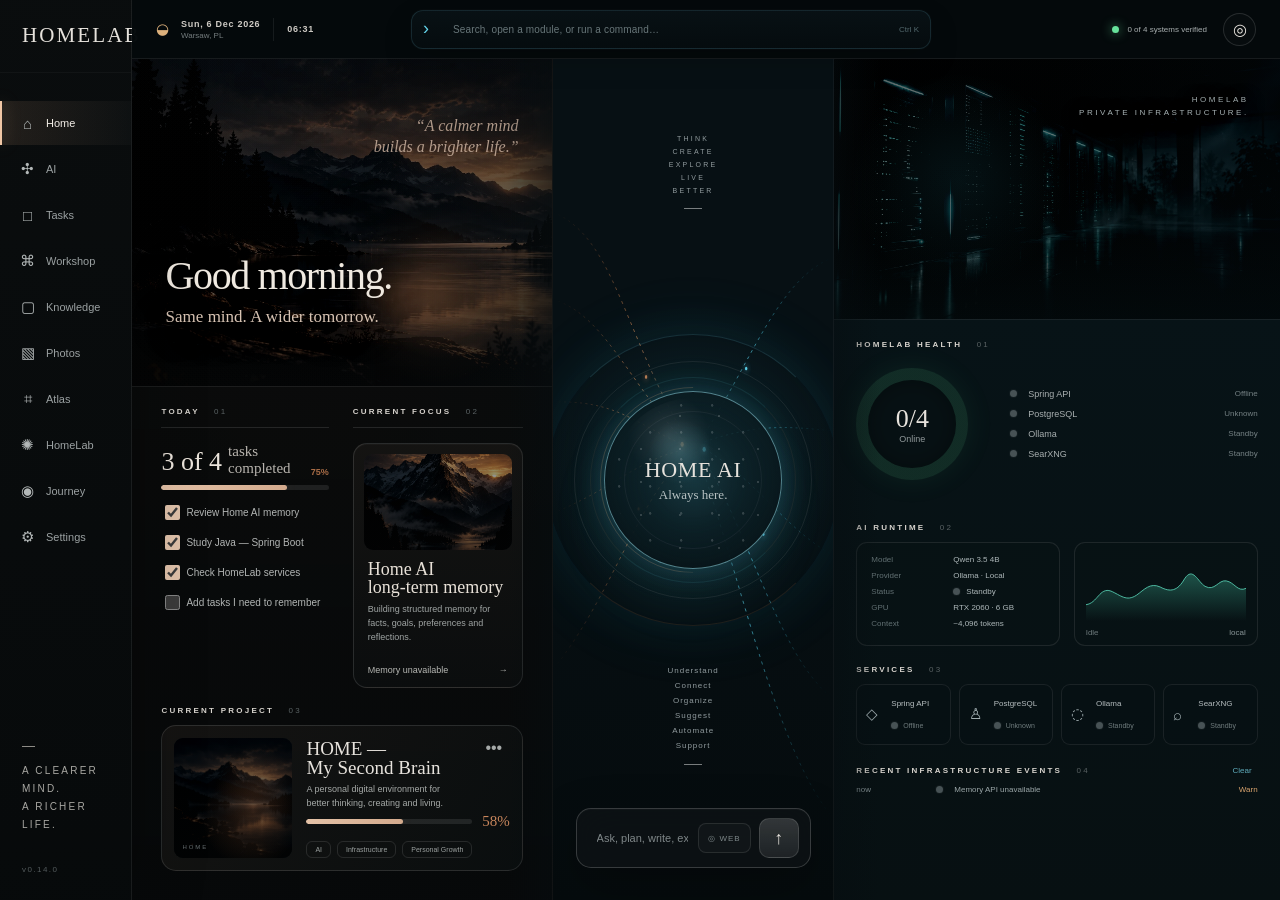
==== commit f063d6f1: "Rebrand system as HomeLab and add command bar" ====
--- a/homelab-api/src/main/resources/static/index.html
+++ b/homelab-api/src/main/resources/static/index.html
@@ -3,15 +3,14 @@
 <head>
   <meta charset="utf-8" />
   <meta name="viewport" content="width=device-width, initial-scale=1" />
-  <title>HOME — MY SECOND BRAIN</title>
+  <title>HOMELAB</title>
   <link rel="stylesheet" href="styles.css" />
 </head>
 <body>
   <main class="app-shell">
     <aside class="sidebar">
       <div class="brand-block">
-        <div class="brand">HOME</div>
-        <div class="brand-sub">MY SECOND BRAIN</div>
+        <div class="brand">HOMELAB</div>
       </div>
 
       <nav class="nav-list" aria-label="Main navigation">
@@ -22,7 +21,7 @@
         <button class="nav-item" data-view="Knowledge"><span>▢</span><b>Knowledge</b></button>
         <button class="nav-item" data-view="Photos"><span>▧</span><b>Photos</b></button>
         <button class="nav-item" data-view="Atlas"><span>⌗</span><b>Atlas</b></button>
-        <button class="nav-item" data-view="System"><span>✺</span><b>System</b></button>
+        <button class="nav-item" data-view="HomeLab"><span>✺</span><b>HomeLab</b></button>
         <button class="nav-item" data-view="Journey"><span>◉</span><b>Journey</b></button>
         <button class="nav-item" data-view="Settings"><span>⚙</span><b>Settings</b></button>
       </nav>
@@ -30,7 +29,7 @@
       <div class="sidebar-footer">
         <div class="mantra-line"></div>
         <p>A CLEARER<br>MIND.<br>A RICHER<br>LIFE.</p>
-        <small>v0.13.0</small>
+        <small>v0.14.0</small>
       </div>
     </aside>
 
@@ -46,15 +45,14 @@
           <strong id="topTime">—</strong>
         </div>
 
-        <div class="motto">A BRIDGE BETWEEN SELF AND SYSTEM</div>
+        <label class="command-bar" aria-label="Command line">
+          <span class="command-prefix">›</span>
+          <input id="search" type="text" placeholder="Search, open a module, or run a command…" autocomplete="off" />
+          <kbd>Ctrl K</kbd>
+        </label>
 
         <div class="top-actions">
-          <label class="top-search">
-            <span>⌕</span>
-            <input id="search" type="text" placeholder="Search anything..." autocomplete="off" />
-            <kbd>Ctrl K</kbd>
-          </label>
-          <div class="top-health"><i class="status-dot live"></i><span id="topHealthText">Checking systems…</span></div>
+          <div class="top-health"><i class="status-dot live"></i><span id="topHealthText">Checking HomeLab…</span></div>
           <button class="avatar" aria-label="Account">◎</button>
         </div>
       </header>
@@ -195,16 +193,16 @@
           </div>
         </section>
 
-        <section class="machine-world">
-          <div class="server-hero">
+        <section class="machine-world" data-open-homelab>
+          <div class="server-hero" data-open-homelab role="button" tabindex="0" aria-label="Open HomeLab infrastructure">
             <img class="server-photo" src="assets/server-room.webp" alt="" aria-hidden="true" />
             <div class="server-photo-veil"></div>
-            <div class="server-copy">DIFFERENT SYSTEMS.<br>A MORE CAPABLE YOU.</div>
+            <div class="server-copy">HOMELAB<br>PRIVATE INFRASTRUCTURE.</div><div class="server-open-hint">OPEN HOMELAB →</div>
           </div>
 
           <div class="machine-content">
             <article class="health-card section-card clear-card">
-              <div class="section-title">SYSTEM HEALTH <span>01</span></div>
+              <div class="section-title">HOMELAB HEALTH <span>01</span></div>
               <div class="health-grid">
                 <div class="health-ring" id="healthRing"><div><strong id="healthCount">0/4</strong><span>Online</span></div></div>
                 <div class="health-list">
@@ -363,7 +361,7 @@
         </div>
       </section>
 
-      <section class="app-view system-page-view" id="view-system" aria-label="HomeLab system workspace">
+      <section class="app-view system-page-view" id="view-homelab" aria-label="HomeLab infrastructure workspace">
         <div class="system-page-atmosphere" aria-hidden="true">
           <img src="assets/server-room.webp" alt="" />
           <div></div>
@@ -372,9 +370,9 @@
         <div class="system-page-shell">
           <header class="system-page-header">
             <div>
-              <div class="system-page-eyebrow"><span class="status-dot live"></span> HOME SYSTEM · PRIVATE INFRASTRUCTURE</div>
-              <h1>Infrastructure</h1>
-              <p>My personal HomeLab, services and connections.</p>
+              <div class="system-page-eyebrow"><span class="status-dot live"></span> HOMELAB · PRIVATE INFRASTRUCTURE</div>
+              <h1>HomeLab</h1>
+              <p>Infrastructure, services and connections — private and under your control.</p>
             </div>
             <div class="system-page-summary">
               <div><span>SERVICES</span><strong>4 tracked</strong></div>
@@ -484,17 +482,13 @@
 
             <section class="system-surface recent-system-events">
               <div class="system-card-title"><span>Recent Events</span><small>02</small></div>
-              <div class="system-event-list" id="systemEventList">
-                <div><i class="status-dot live"></i><p><b>Memory layer connected</b><small>Long-term recall verified across conversations</small></p><time>today</time></div>
-                <div><i class="status-dot live"></i><p><b>SearXNG integrated</b><small>Local search backend available to HOME AI</small></p><time>today</time></div>
-                <div><i class="status-dot live"></i><p><b>AI workspace deployed</b><small>Full chat view is active</small></p><time>today</time></div>
-              </div>
+              <div class="system-event-list" id="systemEventList"></div>
             </section>
 
             <section class="system-surface selected-service-card">
               <div class="system-card-title"><span>Selected Service</span><small>03</small></div>
-              <div class="selected-service-head"><span class="arch-icon ubuntu">◉</span><div><b>Ubuntu Server</b><small><i class="status-dot live"></i>Configured</small></div></div>
-              <dl><div><dt>Hostname</dt><dd>homelab</dd></div><div><dt>Host-only</dt><dd>192.168.56.101</dd></div><div><dt>SSH</dt><dd>Active</dd></div><div><dt>Role</dt><dd>Server VM</dd></div></dl>
+              <div class="selected-service-head"><span class="arch-icon ubuntu" id="selectedServiceIcon">◉</span><div><b id="selectedServiceName">Ubuntu Server</b><small><i class="status-dot live" id="selectedServiceDot"></i><span id="selectedServiceStatus">Configured</span></small></div></div>
+              <dl id="selectedServiceDetails"><div><dt>Hostname</dt><dd>homelab</dd></div><div><dt>Host-only</dt><dd>192.168.56.101</dd></div><div><dt>SSH</dt><dd>Active</dd></div><div><dt>Role</dt><dd>Server VM</dd></div></dl>
               <div class="selected-actions"><button type="button" data-system-action="Logs">View logs</button><button type="button" data-system-action="Terminal">Open terminal</button></div>
             </section>
 
--- a/homelab-api/src/main/resources/static/styles.css
+++ b/homelab-api/src/main/resources/static/styles.css
@@ -878,3 +878,74 @@
 .tasks-hint-card{align-self:stretch;background:linear-gradient(180deg,rgba(16,28,33,.9),rgba(9,14,17,.96)),radial-gradient(circle at 80% 20%,rgba(54,160,181,.09),transparent 40%)}.tasks-hint-card h3{margin:4px 0 7px;font:20px/1.05 var(--serif);font-weight:500;color:#dce6e6}.tasks-hint-card p{margin:0;font-size:7px;line-height:1.6;color:#677579}.tasks-hint-card button{margin-top:12px;width:100%;padding:8px 9px;border:1px solid rgba(91,195,216,.10);border-radius:8px;background:rgba(54,155,177,.06);color:#8fcfdd;font-size:7px;cursor:pointer}.tasks-hint-card button:hover{background:rgba(54,155,177,.11)}
 @media(max-width:1380px){.tasks-page-shell{padding:18px 22px 16px}.tasks-page-header h1{font-size:38px}.tasks-layout{grid-template-columns:minmax(0,1fr) 280px}.tasks-capture{grid-template-columns:30px minmax(0,1fr) 96px 90px 72px}}
 @media(max-height:800px){.tasks-page-shell{padding-top:14px;gap:9px}.tasks-page-header h1{font-size:34px;margin-top:4px}.tasks-capture{padding-top:8px;padding-bottom:8px}.task-item{padding-top:7px;padding-bottom:7px}.tasks-focus-ring{width:92px;height:92px}.tasks-hint-card p{line-height:1.45}}
+
+/* =========================
+   V11 — HOMELAB IDENTITY + COMMAND BAR
+========================= */
+.brand-block { display:flex; align-items:center; min-height:72px; }
+.brand { font-size:21px; letter-spacing:.10em; }
+.brand-sub { display:none; }
+
+.topbar {
+  grid-template-columns: 285px minmax(360px, 1fr) minmax(260px, 380px);
+  gap: 22px;
+}
+.motto { display:none; }
+.command-bar {
+  justify-self:center;
+  width:min(650px, 100%);
+  height:39px;
+  display:grid;
+  grid-template-columns:28px 1fr auto;
+  align-items:center;
+  border:1px solid rgba(116,205,223,.14);
+  border-radius:12px;
+  padding:0 11px;
+  background:linear-gradient(180deg, rgba(9,18,22,.88), rgba(6,12,15,.88));
+  box-shadow:0 0 0 1px rgba(255,255,255,.012), 0 12px 30px rgba(0,0,0,.16);
+  transition:border-color .16s ease, box-shadow .16s ease, background .16s ease;
+}
+.command-bar:focus-within {
+  border-color:rgba(95,213,238,.38);
+  box-shadow:0 0 0 1px rgba(68,185,211,.12), 0 0 28px rgba(50,173,204,.08), 0 12px 30px rgba(0,0,0,.18);
+  background:rgba(7,16,20,.96);
+}
+.command-prefix { color:#65d6ed; font-size:18px; transform:translateY(-1px); }
+.command-bar input { min-width:0; height:100%; border:0; outline:0; background:transparent; color:#dbe5e7; font-size:10px; letter-spacing:.015em; }
+.command-bar input::placeholder { color:#687679; }
+.command-bar kbd { color:#53686d; }
+.top-actions { gap:16px; }
+.top-search { display:none; }
+
+.server-hero { cursor:pointer; }
+.server-open-hint {
+  position:absolute;
+  right:7%;
+  bottom:14%;
+  z-index:4;
+  color:rgba(117,225,242,.72);
+  font-size:7px;
+  letter-spacing:.24em;
+  opacity:0;
+  transform:translateY(4px);
+  transition:opacity .18s ease, transform .18s ease;
+  pointer-events:none;
+}
+.server-hero:hover .server-open-hint { opacity:1; transform:translateY(0); }
+.server-hero:hover .server-photo { transform:scale(1.015); filter:brightness(.66) saturate(.82) contrast(1.08); }
+.server-photo { transition:transform .35s ease, filter .35s ease; }
+
+.machine-world .health-card,
+.machine-world .runtime-card-wrap,
+.machine-world .services-card,
+.machine-world .events-card { transition:border-color .16s ease, background .16s ease; }
+.machine-world .health-card:hover,
+.machine-world .runtime-card-wrap:hover,
+.machine-world .services-card:hover,
+.machine-world .events-card:hover { border-color:rgba(82,199,223,.12); }
+
+@media (max-width: 1280px) {
+  .topbar { grid-template-columns:230px minmax(300px,1fr) minmax(220px,300px); gap:14px; }
+  .command-bar { width:min(520px,100%); }
+  .top-health { font-size:8px; }
+}
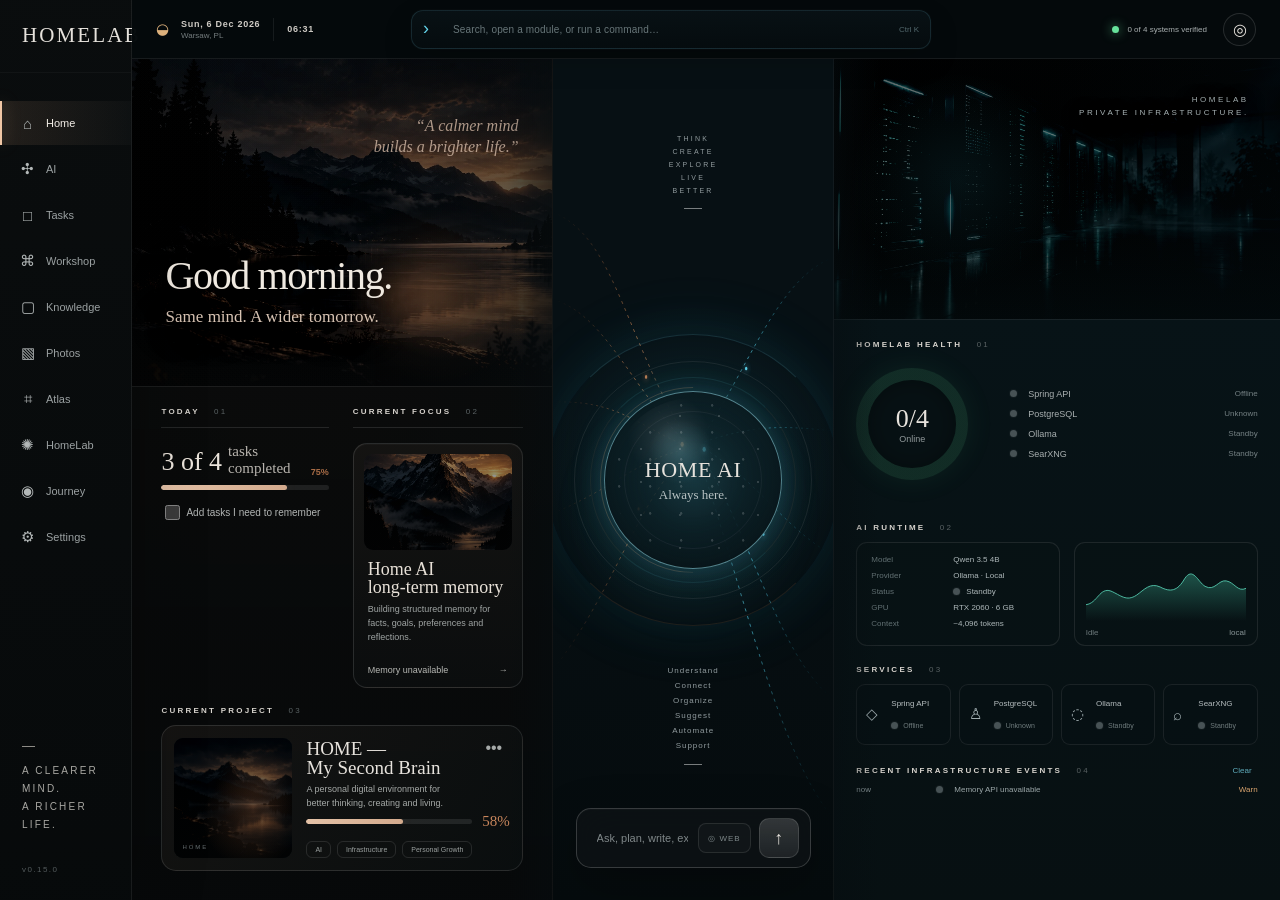
==== commit ef4d8b3a: "Improve Tasks planning and dates" ====
--- a/homelab-api/src/main/resources/static/index.html
+++ b/homelab-api/src/main/resources/static/index.html
@@ -29,7 +29,7 @@
       <div class="sidebar-footer">
         <div class="mantra-line"></div>
         <p>A CLEARER<br>MIND.<br>A RICHER<br>LIFE.</p>
-        <small>v0.14.0</small>
+        <small>v0.15.0</small>
       </div>
     </aside>
 
@@ -510,12 +510,13 @@
         <div class="tasks-page-shell">
           <header class="tasks-page-header">
             <div>
-              <div class="tasks-eyebrow"><span class="status-dot live"></span> HOME TASKS · INTENTIONS INTO ACTION</div>
+              <div class="tasks-eyebrow"><span class="status-dot live"></span> HOME TASKS · CLEAR MIND, CLEAR NEXT STEP</div>
               <h1>Tasks</h1>
-              <p>Capture what matters, decide what is next, and keep the rest out of your head.</p>
+              <p>Capture it, give it a date when it matters, and let HOME keep the rest organized.</p>
             </div>
             <div class="tasks-header-stats">
               <div><span>TODAY</span><strong id="tasksTodayCount">0</strong></div>
+              <div><span>NEXT 7 DAYS</span><strong id="tasksWeekCount">0</strong></div>
               <div><span>OPEN</span><strong id="tasksOpenCount">0</strong></div>
               <div><span>DONE</span><strong id="tasksDoneCount">0</strong></div>
             </div>
@@ -525,12 +526,11 @@
             <section class="tasks-main tasks-surface">
               <div class="tasks-capture">
                 <div class="tasks-capture-icon">＋</div>
-                <input id="taskQuickInput" type="text" placeholder="Add a task…" autocomplete="off" />
-                <select id="taskQuickBucket" aria-label="Task bucket">
-                  <option value="today">Today</option>
-                  <option value="upcoming">Upcoming</option>
-                  <option value="someday">Someday</option>
-                </select>
+                <input id="taskQuickInput" type="text" placeholder="What needs to happen?" autocomplete="off" />
+                <label class="task-date-field" title="Due date">
+                  <span>DATE</span>
+                  <input id="taskQuickDate" type="date" aria-label="Task due date" />
+                </label>
                 <select id="taskQuickPriority" aria-label="Task priority">
                   <option value="normal">Normal</option>
                   <option value="high">High</option>
@@ -547,7 +547,10 @@
                   <button type="button" data-task-filter="someday">Someday</button>
                   <button type="button" data-task-filter="done">Done</button>
                 </div>
-                <button id="clearCompletedTasks" class="tasks-clear" type="button">Clear completed</button>
+                <div class="tasks-toolbar-right">
+                  <span id="tasksDateHint">Dates stay local for now</span>
+                  <button id="clearCompletedTasks" class="tasks-clear" type="button">Clear completed</button>
+                </div>
               </div>
 
               <div class="tasks-sections" id="tasksSections"></div>
@@ -560,21 +563,45 @@
                 <p id="tasksFocusCopy">Nothing scheduled yet. Add what matters today.</p>
               </section>
 
-              <section class="tasks-surface tasks-priority-card">
-                <div class="tasks-card-head"><span>PRIORITY</span><small>02</small></div>
-                <div id="tasksPriorityList" class="tasks-priority-list"></div>
+              <section class="tasks-surface tasks-upcoming-card">
+                <div class="tasks-card-head"><span>NEXT UP</span><small>02</small></div>
+                <div id="tasksUpcomingList" class="tasks-upcoming-list"></div>
               </section>
 
               <section class="tasks-surface tasks-hint-card">
                 <div class="tasks-card-head"><span>HOME AI</span><small>03</small></div>
                 <h3>Turn thoughts into actions.</h3>
-                <p>Later HOME AI will be able to create, reschedule and complete tasks for you. For now this list stays local in your browser.</p>
+                <p>HOME AI will later create, reschedule and complete tasks through the backend. For now the planner can already use your current task list.</p>
                 <button id="tasksAskAi" type="button">Plan my tasks with HOME →</button>
               </section>
             </aside>
           </div>
         </div>
       </section>
+
+      <dialog id="taskEditDialog" class="task-edit-dialog">
+        <form method="dialog" id="taskEditForm">
+          <div class="task-edit-head">
+            <div>
+              <span>EDIT TASK</span>
+              <h3>Task details</h3>
+            </div>
+            <button value="cancel" class="task-dialog-close" aria-label="Close">×</button>
+          </div>
+          <input id="taskEditTitle" class="task-edit-title" type="text" autocomplete="off" />
+          <div class="task-edit-grid">
+            <label><span>DUE DATE</span><input id="taskEditDate" type="date" /></label>
+            <label><span>PRIORITY</span><select id="taskEditPriority"><option value="low">Low</option><option value="normal">Normal</option><option value="high">High</option></select></label>
+          </div>
+          <div class="task-edit-actions">
+            <button type="button" id="taskEditDelete" class="danger">Delete</button>
+            <div>
+              <button value="cancel" class="secondary">Cancel</button>
+              <button type="button" id="taskEditSave" class="primary">Save changes</button>
+            </div>
+          </div>
+        </form>
+      </dialog>
 
       <section class="app-view journey-page-view" id="view-journey" aria-label="Life journey workspace">
         <div class="journey-page-atmosphere" aria-hidden="true">
--- a/homelab-api/src/main/resources/static/styles.css
+++ b/homelab-api/src/main/resources/static/styles.css
@@ -949,3 +949,30 @@
   .command-bar { width:min(520px,100%); }
   .top-health { font-size:8px; }
 }
+
+/* =========================================================
+   TASKS V2 — dated planning, next-up panel, edit dialog
+   ========================================================= */
+.tasks-header-stats{grid-template-columns:repeat(4,minmax(82px,1fr))}
+.tasks-header-stats>div{min-width:86px}
+.tasks-capture{grid-template-columns:34px minmax(0,1fr) 154px 104px 88px}
+.task-date-field{height:34px;display:grid;grid-template-columns:auto 1fr;align-items:center;gap:7px;padding:0 9px;border:1px solid rgba(255,255,255,.055);border-radius:8px;background:rgba(255,255,255,.018);color:#64777c}
+.task-date-field>span{font-size:5.5px;letter-spacing:.16em;color:#52646a}
+.task-date-field input{min-width:0;width:100%;height:30px;padding:0;border:0;background:transparent;color:#94a7ab;outline:0;font-size:7px;color-scheme:dark}
+.task-date-field:focus-within{border-color:rgba(93,204,225,.23);box-shadow:0 0 0 2px rgba(64,166,188,.05)}
+.tasks-toolbar-right{display:flex;align-items:center;gap:10px}.tasks-toolbar-right>span{font-size:5.5px;color:#43545a;letter-spacing:.04em}
+.task-item{grid-template-columns:18px minmax(0,1fr) auto 30px 24px}
+.task-item.overdue{border-color:rgba(211,109,87,.12);background:linear-gradient(90deg,rgba(151,62,43,.05),rgba(255,255,255,.008))}
+.task-group.warn .task-group-head h2{color:#b87768}
+.task-date{color:#7f9499!important}.task-date.today{color:#d6b18d!important;background:rgba(190,124,71,.06)!important}.task-date.overdue{color:#d38173!important;background:rgba(176,67,53,.07)!important}
+.task-edit,.task-delete{width:26px;height:26px;border:0;border-radius:7px;background:transparent;color:#536267;cursor:pointer;font-size:9px}.task-edit:hover{color:#8fcddd;background:rgba(67,154,175,.06)}.task-delete:hover{color:#d38d82;background:rgba(173,76,62,.06)}
+.tasks-side{grid-template-rows:auto minmax(0,1fr) auto}
+.tasks-upcoming-card{overflow:hidden}.tasks-upcoming-list{display:grid;gap:6px;max-height:230px;overflow:auto;scrollbar-width:thin;scrollbar-color:rgba(93,188,206,.12) transparent}
+.tasks-upcoming-row{width:100%;display:grid;grid-template-columns:54px minmax(0,1fr) 10px;gap:9px;align-items:center;padding:8px;border:1px solid rgba(255,255,255,.032);border-radius:8px;background:rgba(255,255,255,.01);color:inherit;text-align:left;cursor:pointer}.tasks-upcoming-row:hover{border-color:rgba(92,185,204,.10);background:rgba(255,255,255,.018)}.tasks-upcoming-row.overdue{border-color:rgba(211,109,87,.10)}
+.tasks-upcoming-date{font-size:6px;color:#8ba0a5}.tasks-upcoming-row.today .tasks-upcoming-date{color:#d8aa82}.tasks-upcoming-row.overdue .tasks-upcoming-date{color:#d68173}
+.tasks-upcoming-copy{min-width:0;display:grid;gap:2px}.tasks-upcoming-copy b{font-size:7px;font-weight:500;color:#aebec1;white-space:nowrap;overflow:hidden;text-overflow:ellipsis}.tasks-upcoming-copy small{font-size:5.5px;color:#536267;text-transform:capitalize}.tasks-upcoming-row>span:last-child{color:#52666b}
+
+.task-edit-dialog{width:min(460px,calc(100vw - 32px));padding:0;border:1px solid rgba(102,188,207,.14);border-radius:16px;background:linear-gradient(180deg,#0c1519,#091014);color:#dbe6e7;box-shadow:0 30px 100px rgba(0,0,0,.62)}.task-edit-dialog::backdrop{background:rgba(1,5,7,.72);backdrop-filter:blur(8px)}.task-edit-dialog form{padding:18px}.task-edit-head{display:flex;justify-content:space-between;align-items:flex-start;margin-bottom:16px}.task-edit-head span{font-size:6px;letter-spacing:.22em;color:#60777d}.task-edit-head h3{margin:5px 0 0;font:24px/1 var(--serif);font-weight:500;color:#ece7df}.task-dialog-close{border:0;background:transparent;color:#64777c;font-size:18px;cursor:pointer}.task-edit-title{width:100%;height:42px;padding:0 12px;border:1px solid rgba(255,255,255,.06);border-radius:9px;background:rgba(255,255,255,.018);color:#dbe4e5;outline:0;font-size:10px}.task-edit-title:focus{border-color:rgba(93,204,225,.22)}.task-edit-grid{display:grid;grid-template-columns:1fr 1fr;gap:10px;margin-top:12px}.task-edit-grid label{display:grid;gap:6px}.task-edit-grid label>span{font-size:5.5px;letter-spacing:.14em;color:#596b70}.task-edit-grid input,.task-edit-grid select{height:36px;padding:0 10px;border:1px solid rgba(255,255,255,.055);border-radius:8px;background:#0d161a;color:#9eafb2;outline:0;font-size:8px;color-scheme:dark}.task-edit-actions{display:flex;justify-content:space-between;align-items:center;margin-top:18px}.task-edit-actions>div{display:flex;gap:8px}.task-edit-actions button{height:34px;padding:0 12px;border-radius:8px;cursor:pointer;font-size:7px}.task-edit-actions .secondary{border:1px solid rgba(255,255,255,.06);background:transparent;color:#778a8e}.task-edit-actions .primary{border:1px solid rgba(91,195,216,.14);background:rgba(54,155,177,.09);color:#9bdce9}.task-edit-actions .danger{border:1px solid rgba(205,102,84,.12);background:rgba(160,65,50,.05);color:#c98579}
+
+@media(max-width:1380px){.tasks-header-stats{grid-template-columns:repeat(4,minmax(70px,1fr))}.tasks-capture{grid-template-columns:30px minmax(0,1fr) 138px 88px 76px}.tasks-toolbar-right>span{display:none}}
+@media(max-width:1050px){.tasks-layout{grid-template-columns:1fr}.tasks-side{grid-template-columns:repeat(3,1fr);grid-template-rows:none}.tasks-capture{grid-template-columns:30px minmax(0,1fr) 130px 90px 78px}}
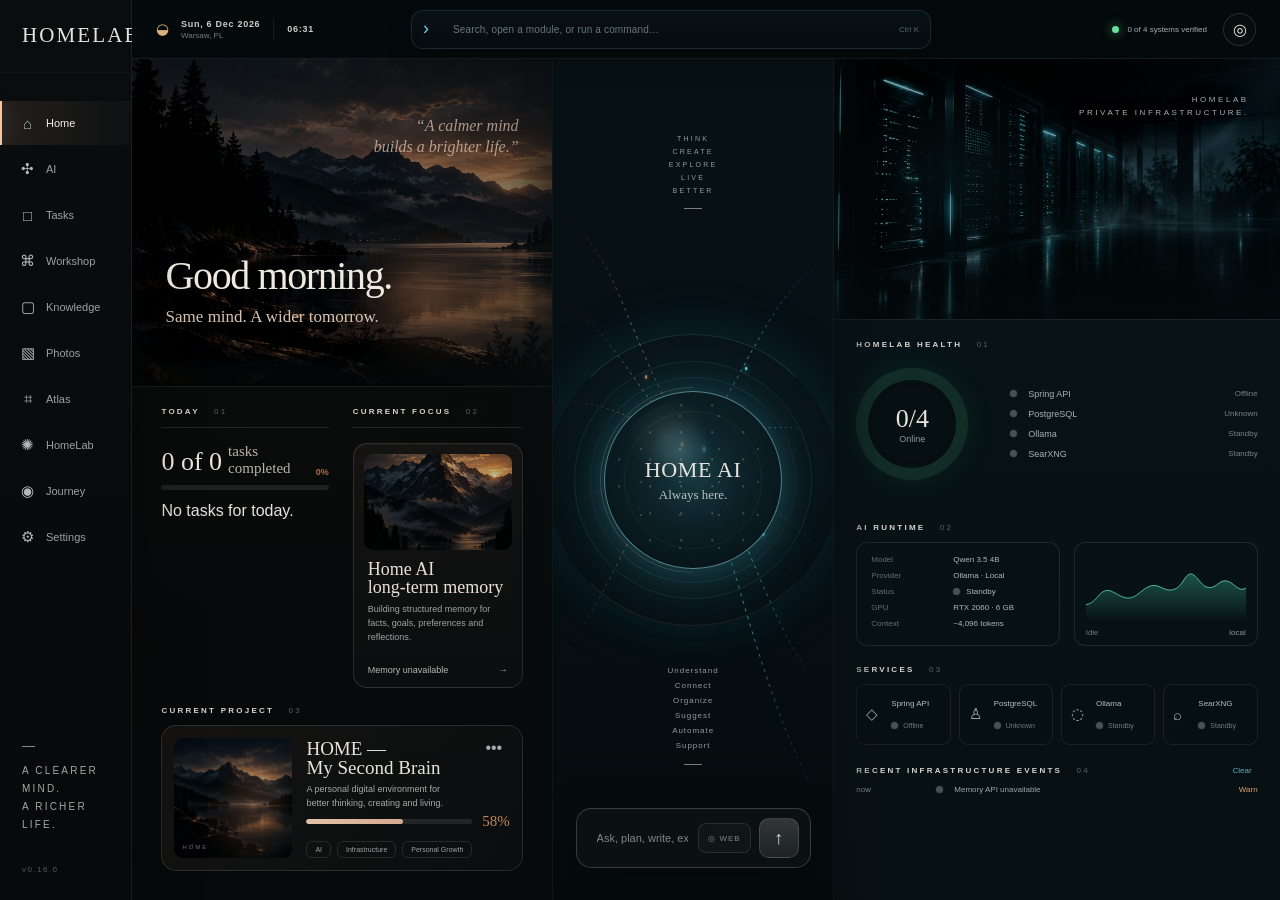
==== commit 56977d07: "Connect Tasks to PostgreSQL and add mobile layout" ====
--- a/homelab-api/src/main/resources/static/index.html
+++ b/homelab-api/src/main/resources/static/index.html
@@ -29,9 +29,17 @@
       <div class="sidebar-footer">
         <div class="mantra-line"></div>
         <p>A CLEARER<br>MIND.<br>A RICHER<br>LIFE.</p>
-        <small>v0.15.0</small>
+        <small>v0.16.0</small>
       </div>
     </aside>
+
+    <nav class="mobile-nav" aria-label="Mobile navigation">
+      <button class="mobile-nav-item active" data-view="Home" type="button"><span>⌂</span><b>Home</b></button>
+      <button class="mobile-nav-item" data-view="AI" type="button"><span>✣</span><b>AI</b></button>
+      <button class="mobile-nav-item" data-view="Tasks" type="button"><span>□</span><b>Tasks</b></button>
+      <button class="mobile-nav-item" data-view="HomeLab" type="button"><span>✺</span><b>HomeLab</b></button>
+      <button class="mobile-nav-item" data-view="Journey" type="button"><span>◉</span><b>Journey</b></button>
+    </nav>
 
     <section class="main-shell">
       <header class="topbar">
@@ -548,7 +556,7 @@
                   <button type="button" data-task-filter="done">Done</button>
                 </div>
                 <div class="tasks-toolbar-right">
-                  <span id="tasksDateHint">Dates stay local for now</span>
+                  <span id="tasksDateHint">PostgreSQL sync starting…</span>
                   <button id="clearCompletedTasks" class="tasks-clear" type="button">Clear completed</button>
                 </div>
               </div>
@@ -571,7 +579,7 @@
               <section class="tasks-surface tasks-hint-card">
                 <div class="tasks-card-head"><span>HOME AI</span><small>03</small></div>
                 <h3>Turn thoughts into actions.</h3>
-                <p>HOME AI will later create, reschedule and complete tasks through the backend. For now the planner can already use your current task list.</p>
+                <p>Your tasks now live in PostgreSQL and stay consistent across devices. Next, HOME AI will get tools to create, reschedule and complete them for you.</p>
                 <button id="tasksAskAi" type="button">Plan my tasks with HOME →</button>
               </section>
             </aside>
--- a/homelab-api/src/main/resources/static/styles.css
+++ b/homelab-api/src/main/resources/static/styles.css
@@ -976,3 +976,383 @@
 
 @media(max-width:1380px){.tasks-header-stats{grid-template-columns:repeat(4,minmax(70px,1fr))}.tasks-capture{grid-template-columns:30px minmax(0,1fr) 138px 88px 76px}.tasks-toolbar-right>span{display:none}}
 @media(max-width:1050px){.tasks-layout{grid-template-columns:1fr}.tasks-side{grid-template-columns:repeat(3,1fr);grid-template-rows:none}.tasks-capture{grid-template-columns:30px minmax(0,1fr) 130px 90px 78px}}
+
+/* ========================================================================
+   V13 · USABILITY PASS
+   Brighter photographic atmosphere + real phone layout
+=========================================================================== */
+.mobile-nav { display:none; }
+
+/* Make the photographic layers easier to read without losing the dark UI. */
+.hero-photo { filter: brightness(.78) saturate(.88) contrast(1.05); }
+.focus-visual img { filter: brightness(.79) saturate(.86) contrast(1.06); }
+.project-thumb img { filter: brightness(.82) saturate(.86) contrast(1.06); }
+.server-photo { filter: brightness(.72) saturate(.86) contrast(1.05); }
+.server-hero:hover .server-photo { filter: brightness(.78) saturate(.92) contrast(1.05); }
+.ai-page-atmosphere img { filter: brightness(.34) saturate(.68) contrast(1.04); opacity:.82; }
+.system-page-atmosphere img { filter: brightness(.25) saturate(.74) contrast(1.04); opacity:.82; }
+.journey-page-atmosphere img { filter: brightness(.23) saturate(.72) contrast(1.03); opacity:.86; }
+.journey-event-image img { filter:brightness(.72) saturate(.82); }
+.on-this-day-photo img { filter:brightness(.70) saturate(.78); }
+
+.tasks-capture button:disabled { opacity:.48; cursor:wait; }
+
+@media (max-width: 760px) {
+  html, body {
+    width:100%;
+    min-width:0;
+    height:100%;
+    min-height:0;
+  }
+  body { overflow:hidden; }
+
+  .app-shell {
+    width:100%;
+    height:100dvh;
+    display:block;
+    overflow:hidden;
+  }
+  .sidebar { display:none; }
+  .main-shell {
+    width:100%;
+    height:calc(100dvh - 68px);
+    grid-template-rows:56px minmax(0,1fr);
+  }
+
+  .mobile-nav {
+    position:fixed;
+    z-index:120;
+    left:0;
+    right:0;
+    bottom:0;
+    height:68px;
+    display:grid;
+    grid-template-columns:repeat(5,1fr);
+    padding:6px 6px max(6px, env(safe-area-inset-bottom));
+    border-top:1px solid rgba(255,255,255,.08);
+    background:rgba(6,11,13,.96);
+    backdrop-filter:blur(22px);
+    box-shadow:0 -18px 45px rgba(0,0,0,.22);
+  }
+  .mobile-nav-item {
+    position:relative;
+    border:0;
+    border-radius:10px;
+    background:transparent;
+    display:grid;
+    justify-items:center;
+    align-content:center;
+    gap:3px;
+    color:#657276;
+    cursor:pointer;
+  }
+  .mobile-nav-item span { font-size:17px; line-height:1; }
+  .mobile-nav-item b { font-size:8px; font-weight:500; }
+  .mobile-nav-item.active {
+    color:#dce5e5;
+    background:linear-gradient(180deg,rgba(79,180,201,.09),rgba(255,255,255,.018));
+  }
+  .mobile-nav-item.active::before {
+    content:'';
+    position:absolute;
+    top:1px;
+    width:22px;
+    height:2px;
+    border-radius:999px;
+    background:#72dff3;
+    box-shadow:0 0 12px rgba(87,210,236,.45);
+  }
+
+  .topbar {
+    grid-template-columns:minmax(0,1fr) 36px;
+    gap:8px;
+    padding:0 10px;
+  }
+  .local-meta, .top-health { display:none; }
+  .top-actions { gap:0; }
+  .avatar { width:34px; height:34px; }
+  .command-bar {
+    justify-self:stretch;
+    width:100%;
+    height:38px;
+    grid-template-columns:24px minmax(0,1fr);
+    padding:0 10px;
+  }
+  .command-bar kbd { display:none; }
+  .command-prefix { font-size:16px; }
+  .command-bar input { font-size:12px; }
+
+  /* HOME */
+  .workspace.app-view.active {
+    display:block;
+    height:100%;
+    overflow-y:auto;
+    overscroll-behavior:contain;
+  }
+  .personal-world, .ai-bridge, .machine-world {
+    width:100%;
+    height:auto;
+    min-height:0;
+    overflow:visible;
+    border-right:0;
+  }
+  .personal-world { border-bottom:1px solid rgba(255,255,255,.05); }
+  .hero {
+    height:360px;
+    min-height:360px;
+  }
+  .hero-photo { object-position:50% 54%; filter:brightness(.82) saturate(.9) contrast(1.04); }
+  .hero-media::after {
+    background:linear-gradient(180deg,rgba(5,7,8,.04),rgba(5,7,8,.18) 55%,rgba(5,7,8,.68));
+  }
+  .hero-copy { left:22px; right:22px; bottom:30px; }
+  .hero-copy h1 { font-size:43px; }
+  .hero-copy p { font-size:16px; }
+  .hero-quote { top:26px; right:20px; font-size:13px; }
+  .personal-content {
+    height:auto;
+    padding:20px 16px 24px;
+    display:block;
+    overflow:visible;
+  }
+  .personal-grid { grid-template-columns:1fr; gap:20px; }
+  .focus-card-wrap { margin-top:4px; }
+  .focus-visual { height:160px; }
+  .project-wrap { margin-top:22px; }
+  .project-card {
+    grid-template-columns:90px minmax(0,1fr) 28px;
+    min-height:142px;
+    gap:0 11px;
+  }
+  .project-copy h3 { font-size:18px; }
+
+  .ai-bridge {
+    height:430px;
+    min-height:430px;
+    border-bottom:1px solid rgba(255,255,255,.05);
+  }
+  .orb-stage { width:250px; height:250px; }
+  .ai-orb { width:176px; height:176px; }
+  .ai-composer { left:14px; right:14px; bottom:18px; }
+
+  .server-hero { height:240px; min-height:240px; }
+  .server-photo { filter:brightness(.78) saturate(.9) contrast(1.03); }
+  .machine-content {
+    height:auto;
+    padding:20px 16px 28px;
+    display:block;
+    overflow:visible;
+  }
+  .machine-content > article { margin-bottom:18px; }
+  .health-grid { grid-template-columns:104px 1fr; gap:14px; height:auto; }
+  .health-ring { width:94px; height:94px; }
+  .health-ring::before { width:74px; height:74px; }
+  .runtime-grid { grid-template-columns:1fr; }
+  .service-grid { grid-template-columns:repeat(2,1fr); }
+  .service-card { height:64px; }
+
+  /* AI */
+  .ai-page-view.active,
+  .tasks-page-view.active,
+  .system-page-view.active,
+  .journey-page-view.active {
+    display:block;
+    height:100%;
+    overflow-y:auto;
+    overscroll-behavior:contain;
+  }
+  .ai-page-shell {
+    height:auto;
+    min-height:100%;
+    padding:18px 12px 16px;
+    display:block;
+  }
+  .ai-page-header { display:block; margin-bottom:14px; }
+  .ai-page-header h1 { font-size:36px; margin-top:7px; }
+  .ai-page-header p { font-size:13px; }
+  .ai-page-header-meta { display:none; }
+  .ai-page-grid { display:block; }
+  .ai-chat-panel {
+    min-height:calc(100dvh - 180px);
+    border-radius:14px;
+  }
+  .ai-chat-toolbar { padding:0 12px; }
+  .ai-page-messages { padding:18px 12px 14px; }
+  .ai-message { max-width:92%; }
+  .ai-message-bubble { font-size:12px; }
+  .ai-page-composer {
+    margin:0 8px 9px;
+    grid-template-columns:minmax(0,1fr) auto auto;
+    gap:6px;
+    padding:7px;
+  }
+  .ai-page-composer-meta span:last-child { display:none; }
+  .ai-page-mode { padding:0 9px; }
+  .ai-inspector { display:none; }
+
+  /* TASKS */
+  .tasks-page-shell {
+    height:auto;
+    min-height:100%;
+    padding:18px 12px 20px;
+    display:block;
+  }
+  .tasks-page-header { display:block; }
+  .tasks-page-header h1 { font-size:38px; }
+  .tasks-page-header p { font-size:11px; line-height:1.5; }
+  .tasks-header-stats {
+    margin-top:14px;
+    grid-template-columns:repeat(2,1fr);
+  }
+  .tasks-header-stats>div { min-width:0; }
+  .tasks-layout { display:block; margin-top:12px; }
+  .tasks-main { display:block; overflow:visible; }
+  .tasks-capture {
+    grid-template-columns:minmax(0,1fr) 100px;
+    grid-template-areas:
+      "title title"
+      "date priority"
+      "add add";
+    gap:8px;
+    padding:12px;
+  }
+  .tasks-capture-icon { display:none; }
+  #taskQuickInput { grid-area:title; height:42px; font-size:12px; }
+  .task-date-field { grid-area:date; height:38px; }
+  #taskQuickPriority { grid-area:priority; height:38px; }
+  #taskAddButton { grid-area:add; height:40px; font-size:9px; }
+  .tasks-toolbar {
+    align-items:flex-start;
+    gap:8px;
+    padding:9px 10px;
+  }
+  .tasks-filter-group {
+    min-width:0;
+    overflow-x:auto;
+    scrollbar-width:none;
+  }
+  .tasks-filter-group::-webkit-scrollbar { display:none; }
+  .tasks-filter-group button { flex:0 0 auto; padding:7px 9px; font-size:8px; }
+  .tasks-toolbar-right>span { display:none; }
+  .tasks-clear { white-space:nowrap; font-size:7px; }
+  .tasks-sections { overflow:visible; padding:12px 10px 18px; }
+  .task-item {
+    grid-template-columns:20px minmax(0,1fr) auto 30px;
+    gap:8px;
+    padding:11px 9px;
+  }
+  .task-title { font-size:11px; }
+  .task-meta { font-size:7px; }
+  .task-priority { font-size:7px; }
+  .task-delete { display:none; }
+  .tasks-side {
+    display:grid;
+    grid-template-columns:1fr;
+    gap:10px;
+    margin-top:12px;
+  }
+  .tasks-side>.tasks-surface { padding:14px; }
+  .tasks-focus-ring { width:100px; height:100px; }
+  .tasks-upcoming-list { max-height:none; }
+  .tasks-hint-card h3 { font-size:22px; }
+  .tasks-hint-card p { font-size:9px; }
+  .tasks-hint-card button { min-height:40px; font-size:9px; }
+  .task-edit-dialog {
+    width:calc(100vw - 16px);
+    max-width:none;
+    border-radius:14px;
+  }
+  .task-edit-grid { grid-template-columns:1fr; }
+  .task-edit-title { height:46px; font-size:12px; }
+  .task-edit-grid input,.task-edit-grid select { height:42px; font-size:10px; }
+  .task-edit-actions { gap:8px; }
+  .task-edit-actions button { min-height:40px; }
+
+  /* HOMELAB — architecture becomes a readable vertical topology on phone. */
+  .system-page-shell {
+    height:auto;
+    min-height:100%;
+    padding:18px 12px 20px;
+    display:block;
+  }
+  .system-page-header { display:block; }
+  .system-page-header h1 { font-size:38px; }
+  .system-page-summary {
+    margin-top:14px;
+    grid-template-columns:repeat(3,1fr);
+  }
+  .system-page-summary>div { min-width:0; padding:9px 7px; }
+  .architecture-panel { margin-top:12px; overflow:visible; display:block; }
+  .architecture-head { align-items:flex-start; padding:12px; }
+  .architecture-head p { margin-left:0; }
+  .architecture-tabs { display:none; }
+  .architecture-canvas {
+    display:grid;
+    grid-template-columns:1fr;
+    gap:8px;
+    padding:10px;
+    overflow:visible;
+  }
+  .architecture-lines { display:none; }
+  .arch-node,
+  .node-windows,.node-vbox,.node-ubuntu,.node-docker,.node-spring,.node-postgres,.node-ollama,.node-qwen,.node-searxng {
+    position:relative;
+    inset:auto;
+    left:auto;
+    right:auto;
+    top:auto;
+    bottom:auto;
+    width:100%;
+    min-height:0;
+    transform:none;
+  }
+  .arch-node:hover { transform:none; }
+  .system-bottom-grid {
+    grid-template-columns:1fr;
+    margin-top:10px;
+  }
+  .system-bottom-grid>.system-surface { padding:13px; }
+
+  /* JOURNEY */
+  .journey-page-shell {
+    height:auto;
+    min-height:100%;
+    padding:18px 12px 20px;
+    display:block;
+  }
+  .journey-page-header { display:block; }
+  .journey-page-header h1 { font-size:38px; }
+  .journey-header-meta { display:none; }
+  .journey-layout { display:block; margin-top:14px; }
+  .journey-timeline-panel { overflow:visible; }
+  .journey-panel-head { align-items:flex-start; gap:10px; }
+  .journey-filters { overflow-x:auto; max-width:60%; }
+  .journey-timeline { overflow:visible; padding:12px 9px 20px; }
+  .journey-event { grid-template-columns:36px 12px minmax(0,1fr); gap:7px; }
+  .journey-date strong { font-size:16px; }
+  .journey-event-card { grid-template-columns:1fr; gap:10px; }
+  .journey-event-image { height:150px; }
+  .journey-event-card.compact { grid-template-columns:38px minmax(0,1fr); }
+  .journey-event-copy h3 { font-size:18px; }
+  .journey-event-copy p { font-size:9px; }
+  .journey-side { display:grid; grid-template-columns:1fr; margin-top:10px; }
+  .on-this-day { grid-template-rows:auto 170px auto; }
+
+  .ai-response {
+    left:10px;
+    right:10px;
+    bottom:78px;
+    width:auto;
+    max-height:54vh;
+    transform:translateY(10px);
+  }
+  .ai-response.show { transform:translateY(0); }
+  .search-results {
+    top:64px;
+    left:10px;
+    right:10px;
+    width:auto;
+    max-height:66vh;
+  }
+  .toast { bottom:78px; max-width:calc(100vw - 24px); text-align:center; }
+}
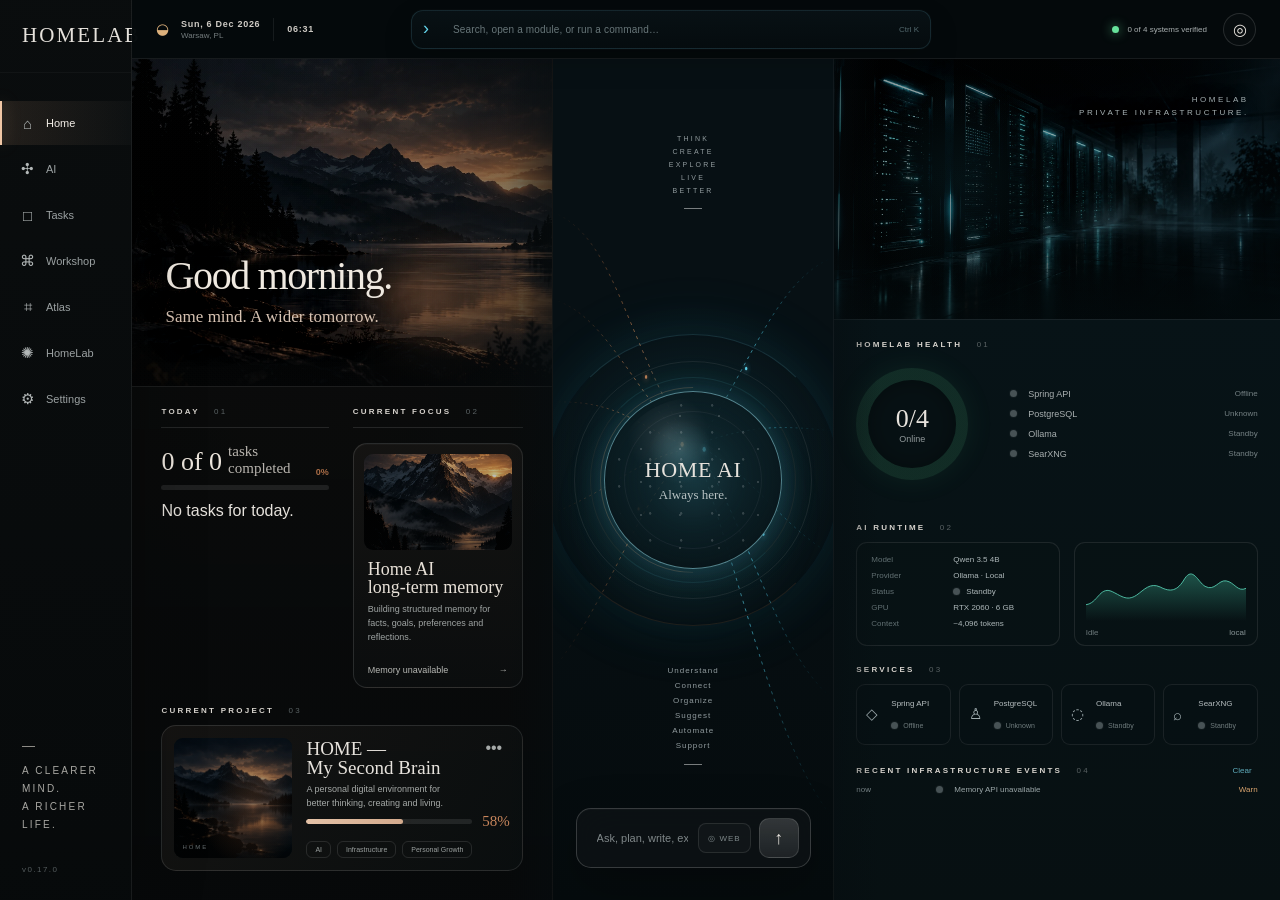
==== commit 7fa06d83: "Simplify navigation and clean Home dashboard" ====
--- a/homelab-api/src/main/resources/static/index.html
+++ b/homelab-api/src/main/resources/static/index.html
@@ -18,18 +18,15 @@
         <button class="nav-item" data-view="AI"><span>✣</span><b>AI</b></button>
         <button class="nav-item" data-view="Tasks"><span>□</span><b>Tasks</b></button>
         <button class="nav-item" data-view="Workshop"><span>⌘</span><b>Workshop</b></button>
-        <button class="nav-item" data-view="Knowledge"><span>▢</span><b>Knowledge</b></button>
-        <button class="nav-item" data-view="Photos"><span>▧</span><b>Photos</b></button>
         <button class="nav-item" data-view="Atlas"><span>⌗</span><b>Atlas</b></button>
         <button class="nav-item" data-view="HomeLab"><span>✺</span><b>HomeLab</b></button>
-        <button class="nav-item" data-view="Journey"><span>◉</span><b>Journey</b></button>
         <button class="nav-item" data-view="Settings"><span>⚙</span><b>Settings</b></button>
       </nav>
 
       <div class="sidebar-footer">
         <div class="mantra-line"></div>
         <p>A CLEARER<br>MIND.<br>A RICHER<br>LIFE.</p>
-        <small>v0.16.0</small>
+        <small>v0.17.0</small>
       </div>
     </aside>
 
@@ -38,7 +35,6 @@
       <button class="mobile-nav-item" data-view="AI" type="button"><span>✣</span><b>AI</b></button>
       <button class="mobile-nav-item" data-view="Tasks" type="button"><span>□</span><b>Tasks</b></button>
       <button class="mobile-nav-item" data-view="HomeLab" type="button"><span>✺</span><b>HomeLab</b></button>
-      <button class="mobile-nav-item" data-view="Journey" type="button"><span>◉</span><b>Journey</b></button>
     </nav>
 
     <section class="main-shell">
@@ -74,7 +70,6 @@
               <img class="hero-photo" src="assets/hero-mountains.webp" alt="" />
             </div>
 
-            <div class="hero-quote">“A calmer mind<br>builds a brighter life.”</div>
             <div class="hero-copy">
               <h1 id="greeting">Good morning.</h1>
               <p>Same mind. A wider tomorrow.</p>
--- a/homelab-api/src/main/resources/static/styles.css
+++ b/homelab-api/src/main/resources/static/styles.css
@@ -1027,7 +1027,7 @@
     bottom:0;
     height:68px;
     display:grid;
-    grid-template-columns:repeat(5,1fr);
+    grid-template-columns:repeat(4,1fr);
     padding:6px 6px max(6px, env(safe-area-inset-bottom));
     border-top:1px solid rgba(255,255,255,.08);
     background:rgba(6,11,13,.96);
